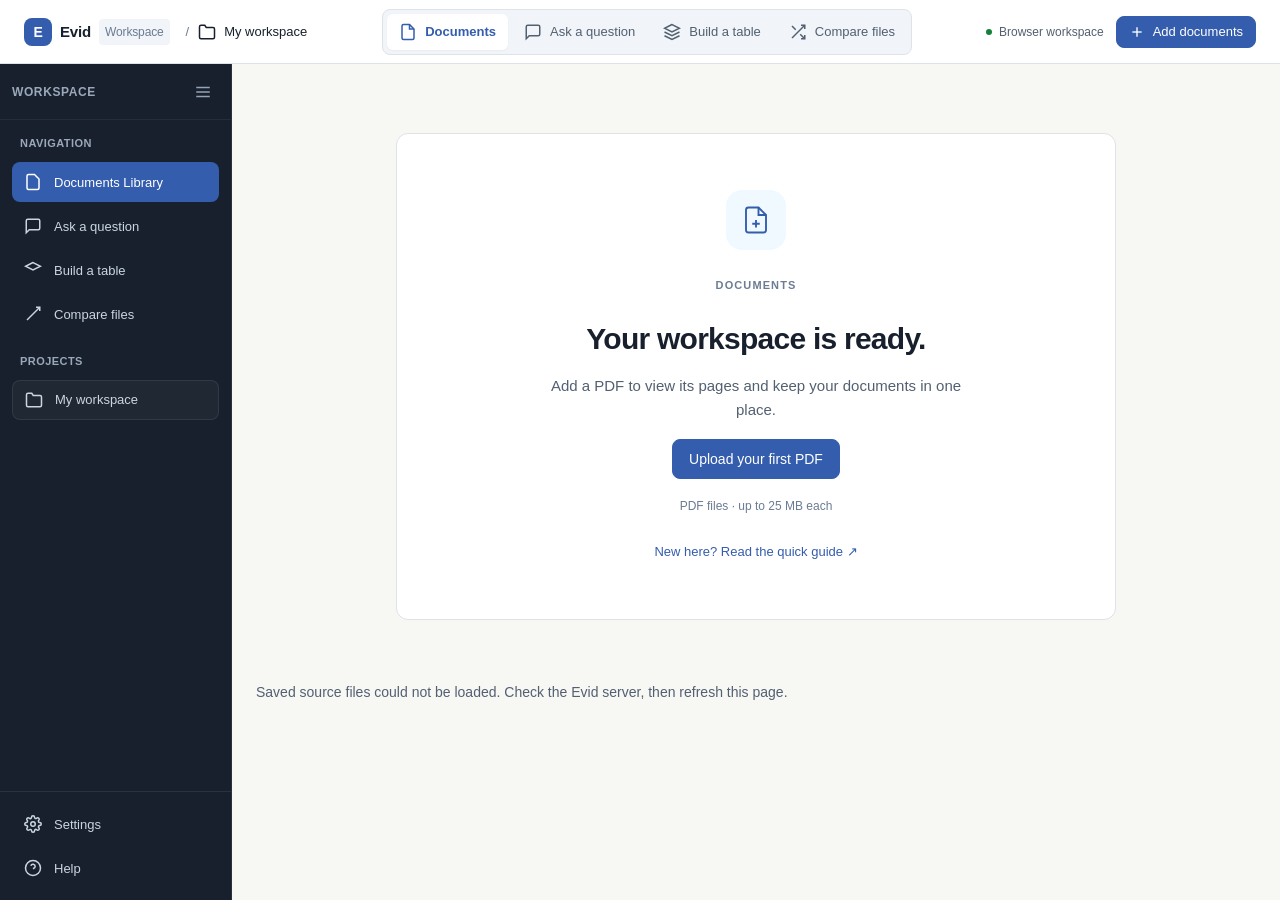
==== frontend/index.html @ d82808c4 "Prepare production-ready Evid release" ====
<!DOCTYPE html>
<html lang="en">
<head>
  <meta charset="UTF-8">
  <meta name="viewport" content="width=device-width, initial-scale=1.0">
  <script>
    // The upload API and source images require the local HTTP server.
    if (location.protocol === "file:") location.replace("http://localhost:8000/");
  </script>
  <title>Evid — Document workspace</title>
  <meta name="description" content="Your browser-scoped PDF document workspace.">

  <!-- Stylesheets -->
  <link rel="stylesheet" href="css/tokens.css">
  <link rel="stylesheet" href="css/base.css">
  <link rel="stylesheet" href="css/layout.css">
  <link rel="stylesheet" href="css/documents.css">
  <link rel="stylesheet" href="css/ask.css">
  <link rel="stylesheet" href="css/viewer.css">
  <link rel="stylesheet" href="css/extract.css">
  <link rel="stylesheet" href="css/compare.css">
  <link rel="stylesheet" href="css/modal.css">
  <link rel="stylesheet" href="css/onboarding.css">
  <link rel="stylesheet" href="css/workflows.css">
</head>
<body>
  <div class="app-root">

    <!-- ======================================================================
         TOP NAVIGATION BAR (64px)
         ====================================================================== -->
    <header class="topbar" role="banner">
      <div class="topbar-left">
        <button class="btn btn-subtle btn-icon mobile-menu-toggle" id="btnMobileMenu" aria-label="Open navigation" aria-controls="appSidebar" aria-expanded="false">
          <svg width="20" height="20" viewBox="0 0 24 24" fill="none" stroke="currentColor" stroke-width="2" aria-hidden="true"><path d="M4 6h16M4 12h16M4 18h16"/></svg>
        </button>
        <div class="brand-badge">
          <div class="brand-logo-icon" aria-hidden="true">E</div>
          <span>Evid</span>
          <span class="version-tag">Workspace</span>
        </div>

        <div class="topbar-breadcrumbs">
          <span class="breadcrumb-separator" aria-hidden="true">/</span>
          <div class="project-select-btn project-context" title="Current project">
            <svg width="18" height="18" viewBox="0 0 24 24" fill="none" stroke="currentColor" stroke-width="2" aria-hidden="true">
              <path d="M22 19a2 2 0 0 1-2 2H4a2 2 0 0 1-2-2V5a2 2 0 0 1 2-2h5l2 3h9a2 2 0 0 1 2 2z"></path>
            </svg>
            <span id="currentProjectName">My workspace</span>
          </div>
        </div>
      </div>

      <!-- Center Activity Tabs (Documents, Ask, Extract, Compare) -->
      <nav class="topbar-center" role="navigation" aria-label="Main activities">
        <div class="activity-nav" role="tablist" aria-label="Document activities">
          <button class="nav-tab active" data-tab="documents" id="tabDocuments" role="tab" aria-controls="viewDocuments" aria-selected="true">
            <svg width="18" height="18" viewBox="0 0 24 24" fill="none" stroke="currentColor" stroke-width="2" aria-hidden="true">
              <path d="M14 2H6a2 2 0 0 0-2 2v16a2 2 0 0 0 2 2h12a2 2 0 0 0 2-2V8z"></path>
              <polyline points="14 2 14 8 20 8"></polyline>
            </svg>
            <span>Documents</span>
            <span class="nav-tab-badge" id="topbarDocBadge" hidden>0</span>
          </button>

          <button class="nav-tab" data-tab="ask" id="tabAsk" role="tab" aria-controls="viewAsk" aria-selected="false" tabindex="-1">
            <svg width="18" height="18" viewBox="0 0 24 24" fill="none" stroke="currentColor" stroke-width="2" aria-hidden="true">
              <path d="M21 15a2 2 0 0 1-2 2H7l-4 4V5a2 2 0 0 1 2-2h14a2 2 0 0 1 2 2z"></path>
            </svg>
            <span>Ask a question</span>
          </button>

          <button class="nav-tab" data-tab="extract" id="tabExtract" role="tab" aria-controls="viewExtract" aria-selected="false" tabindex="-1">
            <svg width="18" height="18" viewBox="0 0 24 24" fill="none" stroke="currentColor" stroke-width="2" aria-hidden="true">
              <polygon points="12 2 2 7 12 12 22 7 12 2"></polygon>
              <polyline points="2 17 12 22 22 17"></polyline>
              <polyline points="2 12 12 17 22 12"></polyline>
            </svg>
            <span>Build a table</span>
          </button>

          <button class="nav-tab" data-tab="compare" id="tabCompare" role="tab" aria-controls="viewCompare" aria-selected="false" tabindex="-1">
            <svg width="18" height="18" viewBox="0 0 24 24" fill="none" stroke="currentColor" stroke-width="2" aria-hidden="true">
              <path d="M16 3h5v5"></path>
              <path d="M4 20L21 3"></path>
              <path d="M21 16v5h-5"></path>
              <path d="M15 15l6 6"></path>
              <path d="M4 4l5 5"></path>
            </svg>
            <span>Compare files</span>
          </button>
        </div>
      </nav>

      <!-- Right Top Actions -->
      <div class="topbar-right">
        <span class="local-workspace-label" title="This browser has its own anonymous workspace. Your other tabs share it."><span aria-hidden="true"></span>Browser workspace</span>
        <button class="btn btn-primary btn-sm" id="btnTopAddDocs" title="Upload new document">
          <svg width="16" height="16" viewBox="0 0 24 24" fill="none" stroke="currentColor" stroke-width="2" aria-hidden="true">
            <line x1="12" y1="5" x2="12" y2="19"></line>
            <line x1="5" y1="12" x2="19" y2="12"></line>
          </svg>
          <span>Add documents</span>
        </button>
      </div>
    </header>

    <!-- ======================================================================
         APP BODY (Collapsible Sidebar + Split-Screen Workspace)
         ====================================================================== -->
    <div class="app-body">

      <!-- Left Sidebar (232px default, 64px collapsed) -->
      <aside class="sidebar" id="appSidebar" role="complementary" aria-label="Sidebar navigation">
        <div>
          <div class="sidebar-header">
            <span class="sidebar-title">Workspace</span>
            <button class="btn btn-subtle btn-icon-sm" id="btnToggleSidebar" title="Toggle sidebar width" style="color: #94A3B8;" aria-label="Collapse sidebar" aria-controls="appSidebar" aria-expanded="true">
              <svg width="18" height="18" viewBox="0 0 24 24" fill="none" stroke="currentColor" stroke-width="2" aria-hidden="true">
                <line x1="3" y1="12" x2="21" y2="12"></line>
                <line x1="3" y1="6" x2="21" y2="6"></line>
                <line x1="3" y1="18" x2="21" y2="18"></line>
              </svg>
            </button>
          </div>

          <div class="sidebar-content">
            <div>
              <div class="sidebar-section-title">Navigation</div>
              <ul class="sidebar-nav-list">
                <li>
                  <button class="sidebar-item-btn" id="sidebarNavDocs">
                    <svg width="18" height="18" viewBox="0 0 24 24" fill="none" stroke="currentColor" stroke-width="2" aria-hidden="true">
                      <path d="M14 2H6a2 2 0 0 0-2 2v16a2 2 0 0 0 2 2h12a2 2 0 0 0 2-2V8z"></path>
                    </svg>
                    <span class="sidebar-item-text">Documents Library</span>
                  </button>
                </li>
                <li>
                  <button class="sidebar-item-btn" id="sidebarNavAsk">
                    <svg width="18" height="18" viewBox="0 0 24 24" fill="none" stroke="currentColor" stroke-width="2" aria-hidden="true">
                      <path d="M21 15a2 2 0 0 1-2 2H7l-4 4V5a2 2 0 0 1 2-2h14a2 2 0 0 1 2 2z"></path>
                    </svg>
                    <span class="sidebar-item-text">Ask a question</span>
                  </button>
                </li>
                <li>
                  <button class="sidebar-item-btn" id="sidebarNavExtract">
                    <svg width="18" height="18" viewBox="0 0 24 24" fill="none" stroke="currentColor" stroke-width="2" aria-hidden="true">
                      <polygon points="12 2 2 7 12 12 22 7 12 2"></polygon>
                    </svg>
                    <span class="sidebar-item-text">Build a table</span>
                  </button>
                </li>
                <li>
                  <button class="sidebar-item-btn" id="sidebarNavCompare">
                    <svg width="18" height="18" viewBox="0 0 24 24" fill="none" stroke="currentColor" stroke-width="2" aria-hidden="true">
                      <path d="M16 3h5v5"></path>
                      <path d="M4 20L21 3"></path>
                    </svg>
                    <span class="sidebar-item-text">Compare files</span>
                  </button>
                </li>
              </ul>
            </div>

            <div>
              <div class="sidebar-section-title">Projects</div>
              <ul class="sidebar-nav-list">
                <li>
                  <div class="sidebar-item-btn project-card">
                    <svg width="18" height="18" viewBox="0 0 24 24" fill="none" stroke="currentColor" stroke-width="2" aria-hidden="true">
                      <path d="M22 19a2 2 0 0 1-2 2H4a2 2 0 0 1-2-2V5a2 2 0 0 1 2-2h5l2 3h9a2 2 0 0 1 2 2z"></path>
                    </svg>
                    <span class="sidebar-item-text">My workspace</span>
                  </div>
                </li>
              </ul>
            </div>
          </div>
        </div>

        <div class="sidebar-footer">
          <button class="sidebar-item-btn" id="btnSidebarSettings">
            <svg width="18" height="18" viewBox="0 0 24 24" fill="none" stroke="currentColor" stroke-width="2" aria-hidden="true">
              <circle cx="12" cy="12" r="3"></circle>
              <path d="M19.4 15a1.65 1.65 0 0 0 .33 1.82l.06.06a2 2 0 0 1 0 2.83 2 2 0 0 1-2.83 0l-.06-.06a1.65 1.65 0 0 0-1.82-.33 1.65 1.65 0 0 0-1 1.51V21a2 2 0 0 1-2 2 2 2 0 0 1-2-2v-.09A1.65 1.65 0 0 0 9 19.4a1.65 1.65 0 0 0-1.82.33l-.06.06a2 2 0 0 1-2.83 0 2 2 0 0 1 0-2.83l.06-.06a1.65 1.65 0 0 0 .33-1.82 1.65 1.65 0 0 0-1.51-1H3a2 2 0 0 1-2-2 2 2 0 0 1 2-2h.09A1.65 1.65 0 0 0 4.6 9a1.65 1.65 0 0 0-.33-1.82l-.06-.06a2 2 0 0 1 0-2.83 2 2 0 0 1 2.83 0l.06.06a1.65 1.65 0 0 0 1.82.33H9a1.65 1.65 0 0 0 1-1.51V3a2 2 0 0 1 2-2 2 2 0 0 1 2 2v.09a1.65 1.65 0 0 0 1 1.51 1.65 1.65 0 0 0 1.82-.33l.06-.06a2 2 0 0 1 2.83 0 2 2 0 0 1 0 2.83l-.06.06a1.65 1.65 0 0 0-.33 1.82V9a1.65 1.65 0 0 0 1.51 1H21a2 2 0 0 1 2 2 2 2 0 0 1-2 2h-.09a1.65 1.65 0 0 0-1.51 1z"></path>
            </svg>
            <span class="sidebar-item-text">Settings</span>
          </button>
          <button class="sidebar-item-btn" id="btnSidebarHelp">
            <svg width="18" height="18" viewBox="0 0 24 24" fill="none" stroke="currentColor" stroke-width="2" aria-hidden="true">
              <circle cx="12" cy="12" r="10"></circle>
              <path d="M9.09 9a3 3 0 0 1 5.83 1c0 2-3 3-3 3"></path>
              <line x1="12" y1="17" x2="12.01" y2="17"></line>
            </svg>
            <span class="sidebar-item-text">Help</span>
          </button>
        </div>
      </aside>
      <button class="sidebar-backdrop" id="sidebarBackdrop" aria-label="Close navigation" tabindex="-1" hidden></button>

      <!-- Main Workspace Container (Split Area) -->
      <div class="workspace" id="workspaceContainer">

        <!-- Primary Task Area -->
        <main class="task-area" id="taskArea" role="main">

          <!-- ================================================================
               ACTIVITY 1: DOCUMENTS LIBRARY VIEW
               ================================================================ -->
          <section class="documents-view is-empty" id="viewDocuments" role="tabpanel" aria-labelledby="tabDocuments" style="display: flex;">
            <div class="workspace-welcome" id="docsEmptyState">
              <div class="welcome-icon" aria-hidden="true"><svg width="30" height="30" viewBox="0 0 24 24" fill="none" stroke="currentColor" stroke-width="1.5"><path d="M14 2H6a2 2 0 0 0-2 2v16a2 2 0 0 0 2 2h12a2 2 0 0 0 2-2V8z"/><path d="M14 2v6h6M12 12v6M9 15h6"/></svg></div>
              <span class="section-eyebrow">Documents</span>
              <h1>Your workspace is ready.</h1>
              <p>Add a PDF to view its pages and keep your documents in one place.</p>
              <button class="btn btn-primary" id="btnFirstUpload">Upload your first PDF</button>
              <span class="welcome-detail">PDF files · up to 25 MB each</span>
              <a class="welcome-guide" href="guide.html" target="_blank" rel="noopener">New here? Read the quick guide ↗</a>
            </div>
            <!-- Mission Banner -->
            <div class="mission-banner">
              <div>
                <span class="section-eyebrow">Document library</span>
                <h1>Documents</h1>
                <p>
                  Open a file to view its pages. Expand it to see the sections inside.
                </p>
                <span class="sample-context-note" id="librarySampleNote" hidden></span>
              </div>
              <div class="mission-actions">
                <button class="btn btn-primary btn-sm" id="btnBannerUpload">
                  Upload Documents
                </button>
              </div>
            </div>
            <div class="library-summary" aria-label="Library overview">
              <div class="library-summary-item"><span class="summary-label">PDF files</span><strong id="libraryFileCount">0</strong><span class="summary-detail">Original uploaded PDFs</span></div>
              <div class="library-summary-item"><span class="summary-label">Sections</span><strong id="librarySectionCount">0</strong><span class="summary-detail">Organized within your files</span></div>
              <div class="library-summary-item"><span class="summary-label">To review</span><strong id="libraryReviewCount">0</strong><span class="summary-detail">Confirm titles and page ranges</span></div>
            </div>

            <!-- Toolbar & Filter Controls -->
            <p id="libraryLoadStatus" role="status" hidden></p>
            <div class="documents-toolbar">
              <div class="toolbar-search-group">
                <div class="search-input-wrapper">
                  <svg class="search-icon" width="18" height="18" viewBox="0 0 24 24" fill="none" stroke="currentColor" stroke-width="2" aria-hidden="true">
                    <circle cx="11" cy="11" r="8"></circle>
                    <line x1="21" y1="21" x2="16.65" y2="16.65"></line>
                  </svg>
                  <input type="search" class="input-text search-input" id="docSearchInput" aria-label="Search documents" placeholder="Search documents…">
                </div>

                <div class="filter-group">
                  <select class="select-input" id="docTypeFilter" aria-label="Filter by document type">
                    <option value="all">All Document Types</option>
                    <option value="Document">Document</option>
                    <option value="Certificate">Certificate</option>
                    <option value="Technical Specification">Technical Specification</option>
                    <option value="Declaration">Declaration</option>
                    <option value="Audit Report">Audit Report</option>
                    <option value="Chain of Custody">Chain of Custody</option>
                    <option value="Correspondence">Correspondence</option>
                  </select>

                  <select class="select-input" id="docStatusFilter" aria-label="Filter by review status">
                    <option value="all">All Statuses</option>
                    <option value="confirmed">User-confirmed</option>
                    <option value="suggested">Suggested (AI)</option>
                    <option value="imported">Imported</option>
                  </select>

                  <button class="btn btn-subtle btn-sm" id="btnClearDocFilters" style="display: none;">
                    Clear filters
                  </button>
                </div>
              </div>

              <div id="docsCountLabel" style="font-size: 13px; color: var(--color-text-secondary);">
                0 documents
              </div>
            </div>

            <!-- Documents Data Table -->
            <p class="table-scroll-hint">Scroll horizontally to see all document details and actions.</p>
            <div class="table-container">
              <table class="doc-table" id="documentsTable" aria-label="Project documents">
                <thead>
                  <tr>
                    <th style="width: 380px;">Document / Sub-Document</th>
                    <th>Type</th>
                    <th>Pages</th>
                    <th>Status</th>
                    <th>Added</th>
                    <th style="width: 240px;">Actions</th>
                  </tr>
                </thead>
                <tbody id="docsTableBody">
                  <!-- Rendered dynamically by documents.js -->
                </tbody>
              </table>
            </div>
          </section>

          <!-- ================================================================
               ACTIVITY 2: ASK (GROUNDED Q&A) VIEW
               ================================================================ -->
          <section class="ask-view" id="viewAsk" role="tabpanel" aria-labelledby="tabAsk" style="display: none;">
            <div class="workspace-welcome workflow-welcome">
              <span class="section-eyebrow">Ask</span>
              <h1>Ask questions about your documents.</h1>
              <p>Find an answer and check the page it came from.</p>
              <div class="feature-availability"><span class="badge badge-neutral">In development</span><p>Question answering for uploaded PDFs is not connected yet.</p></div>
              <a class="btn btn-secondary" href="#documents" onclick="event.preventDefault(); state.setActiveTab('documents')">Go to documents</a>
              <a class="welcome-guide" href="guide.html#ask" target="_blank" rel="noopener">How this page works ↗</a>
            </div>
          </section>

          <!-- ================================================================
               ACTIVITY 3: EXTRACT FIELDS (STRUCTURED REVIEW) VIEW
               ================================================================ -->
          <section class="extract-view" id="viewExtract" role="tabpanel" aria-labelledby="tabExtract" style="display: none;">
            <div class="workspace-welcome workflow-welcome">
              <span class="section-eyebrow">Extract</span>
              <h1>Turn document details into a table.</h1>
              <p>Choose the details you need, such as a date or a reference number.</p>
              <div class="feature-availability"><span class="badge badge-neutral">In development</span><p>Extraction for uploaded PDFs is not connected yet.</p></div>
              <a class="btn btn-secondary" href="#documents" onclick="event.preventDefault(); state.setActiveTab('documents')">Go to documents</a>
              <a class="welcome-guide" href="guide.html#extract" target="_blank" rel="noopener">How this page works ↗</a>
            </div>
          </section>

          <!-- ================================================================
               ACTIVITY 4: COMPARE DOCUMENTS VIEW
               ================================================================ -->
          <section class="compare-view" id="viewCompare" role="tabpanel" aria-labelledby="tabCompare" style="display: none;">
            <div class="workspace-welcome workflow-welcome">
              <span class="section-eyebrow">Compare</span>
              <h1>Compare two documents.</h1>
              <p>See differences between two files and check the supporting pages.</p>
              <div class="feature-availability"><span class="badge badge-neutral">In development</span><p>Comparison for uploaded PDFs is not connected yet.</p></div>
              <a class="btn btn-secondary" href="#documents" onclick="event.preventDefault(); state.setActiveTab('documents')">Go to documents</a>
              <a class="welcome-guide" href="guide.html#compare" target="_blank" rel="noopener">How this page works ↗</a>
            </div>
          </section>

        </main>

        <!-- Resizable Vertical Divider Handle -->
        <div class="resize-divider" id="resizeDivider" title="Drag to resize evidence viewer" role="separator" aria-orientation="vertical"></div>

        <!-- ================================================================
             EVIDENCE VIEWER PANEL (Opens beside task area)
             ================================================================ -->
        <aside class="evidence-panel" id="evidencePanel" role="complementary" aria-label="Evidence viewer">
          <div class="evidence-viewer-container">
            <!-- Viewer Top Toolbar -->
            <div class="viewer-toolbar">
              <div class="viewer-toolbar-left">
                <span class="viewer-doc-title" id="viewerDocTitle">Document viewer</span>
                <div class="viewer-page-nav">
                  <button class="viewer-tool-btn" id="btnPrevPage" title="Previous page" aria-label="Previous page">&larr;</button>
                  <input type="text" class="page-jump-input" id="pageJumpInput" value="1" aria-label="Current page number">
                  <button class="viewer-tool-btn" id="btnNextPage" title="Next page" aria-label="Next page">&rarr;</button>
                </div>
                <span class="viewer-page-indicator" id="viewerPageIndicator">No document open</span>
              </div>

              <div class="viewer-toolbar-center">
                <button class="viewer-tool-btn" id="btnZoomOut" title="Zoom out" aria-label="Zoom out">-</button>
                <button class="viewer-tool-btn" id="btnZoomReset" title="Reset zoom / Fit to width">Fit</button>
                <button class="viewer-tool-btn" id="btnZoomIn" title="Zoom in" aria-label="Zoom in">+</button>
                <button class="viewer-tool-btn active" id="btnToggleHighlights" title="Toggle evidence highlight box">&#9679; Highlights</button>
                <button class="viewer-tool-btn active" id="btnToggleThumbnails" title="Toggle page thumbnails">&#9638; Thumbnails</button>
                <button class="viewer-tool-btn" id="btnToggleTextDrawer" title="View readable text transcript">Text</button>
                <button class="viewer-tool-btn" id="btnToggleFullscreen" title="Toggle full screen">⛶ Fullscreen</button>
              </div>

              <div class="viewer-toolbar-right">
                <button class="viewer-tool-btn" id="btnCloseEvidence" title="Close evidence viewer (Esc)" aria-label="Close evidence viewer">
                  &times; Close
                </button>
              </div>
            </div>

            <!-- Viewer Main Body -->
            <div class="viewer-main-body">
              <!-- Collapsible Filmstrip Thumbnails Panel -->
              <div class="viewer-thumbnails-panel" id="thumbnailsPanel" role="region" aria-label="Page thumbnails">
                <!-- Rendered dynamically by viewer.js -->
              </div>

              <!-- Viewport with Scalable Page Stage -->
              <div class="viewer-viewport" id="viewerViewport">
                <p id="viewerPageStatus" role="status" hidden></p>
                <div class="page-stage" id="pageStage">
                  <img alt="Document page image" class="page-image" id="pageImage">
                  <div class="box-overlay-layer" id="boxOverlayLayer">
                    <!-- Bounding box overlays placed dynamically -->
                  </div>
                </div>
              </div>

              <!-- Accessible Readable Source Text Drawer -->
              <div class="viewer-text-drawer" id="viewerTextDrawer" role="region" aria-label="Accessible source text">
                <div class="text-drawer-header">
                  <span>Accessible Source Excerpt (Native Text Layer)</span>
                  <button class="btn btn-subtle btn-sm" onclick="state.toggleTextDrawer()" style="color: #CBD5E1;" aria-label="Close text drawer">&times;</button>
                </div>
                <div class="text-drawer-content" id="textDrawerContent"></div>
              </div>
            </div>
          </div>
        </aside>

      </div>
    </div>

    <!-- ======================================================================
         MODAL 1: FILE UPLOADER MODAL
         ====================================================================== -->
    <div class="modal-overlay" id="uploadModalOverlay" role="dialog" aria-modal="true" aria-labelledby="uploadModalTitle">
      <div class="modal-dialog">
        <div class="modal-header">
          <h2 class="modal-title" id="uploadModalTitle">Upload PDF files</h2>
          <button class="btn btn-subtle btn-icon-sm" id="btnCloseUploadModal" aria-label="Close modal">&times;</button>
        </div>
        <div class="modal-body">
          <div class="dropzone" id="uploadDropzone" role="button" tabindex="0" aria-label="Browse PDF files to upload">
            <svg class="dropzone-icon" viewBox="0 0 24 24" fill="none" stroke="currentColor" stroke-width="2" aria-hidden="true">
              <path d="M21 15v4a2 2 0 0 1-2 2H5a2 2 0 0 1-2-2v-4"></path>
              <polyline points="17 8 12 3 7 8"></polyline>
              <line x1="12" y1="3" x2="12" y2="15"></line>
            </svg>
            <div class="dropzone-title">Drag &amp; drop PDF files here, or click to browse</div>
            <div class="dropzone-hint">Supports PDF (.pdf) &middot; Maximum 25 MB per file &middot; Multi-file batch allowed</div>
            <input type="file" id="uploadFileInput" multiple accept=".pdf" style="display: none;">
          </div>

          <div style="font-size: 12px; color: var(--color-text-muted);">
            <strong>Stored locally:</strong> Your files are saved on this computer.
          </div>

          <div class="upload-queue-list" id="uploadQueueList">
            <!-- Rendered dynamically by uploader.js -->
          </div>
        </div>
        <div class="modal-footer">
          <button class="btn btn-secondary" id="btnDoneUpload">Done</button>
        </div>
      </div>
    </div>

    <!-- ======================================================================
         MODAL 2: REVIEW DOCUMENT SECTIONS MODAL
         ====================================================================== -->
    <div class="modal-overlay" id="boundaryModalOverlay" role="dialog" aria-modal="true" aria-labelledby="boundarySubdocTitle">
      <div class="modal-dialog">
        <div class="modal-header">
          <h2 class="modal-title" id="boundarySubdocTitle">Review document sections</h2>
          <button class="btn btn-subtle btn-icon-sm" id="btnCancelBoundary" aria-label="Close modal">&times;</button>
        </div>
        <div class="modal-body">
          <p style="font-size: 13px; color: var(--color-text-secondary);">
            Adjust the logical boundaries and classification of this section. <strong>Changes do not alter the source PDF file.</strong>
          </p>

          <div style="display: flex; flex-direction: column; gap: 12px;">
            <div>
              <label style="font-size: 12px; font-weight: 600; color: var(--color-text-secondary);" for="boundaryEditTitle">Section Title</label>
              <input type="text" class="input-text" id="boundaryEditTitle" style="width: 100%;">
            </div>

            <div style="display: grid; grid-template-columns: 1fr 1fr 1fr; gap: 12px;">
              <div>
                <label style="font-size: 12px; font-weight: 600; color: var(--color-text-secondary);" for="boundaryEditType">Document Type</label>
                <select class="select-input" id="boundaryEditType" style="width: 100%;">
                  <option value="Document">Document</option>
                  <option value="Certificate">Certificate</option>
                  <option value="Technical Specification">Technical Specification</option>
                  <option value="Declaration">Declaration</option>
                  <option value="Audit Report">Audit Report</option>
                  <option value="Chain of Custody">Chain of Custody</option>
                  <option value="Correspondence">Correspondence</option>
                </select>
              </div>

              <div>
                <label style="font-size: 12px; font-weight: 600; color: var(--color-text-secondary);" for="boundaryEditStartPage">Start Page</label>
                <input type="number" class="input-text" id="boundaryEditStartPage" min="1" max="10" style="width: 100%;">
              </div>

              <div>
                <label style="font-size: 12px; font-weight: 600; color: var(--color-text-secondary);" for="boundaryEditEndPage">End Page</label>
                <input type="number" class="input-text" id="boundaryEditEndPage" min="1" max="10" style="width: 100%;">
              </div>
            </div>

            <div style="background: var(--color-bg-surface-alt); padding: 12px; border-radius: var(--radius-control); border: 1px solid var(--color-border-subtle);">
              <span style="font-size: 12px; font-weight: 600; color: var(--color-text-secondary);">Scoped Identifiers Detected:</span>
              <ul id="boundaryIdentifiersList" style="font-size: 12px; color: var(--color-text-muted); margin-top: 6px; padding-left: 18px;"></ul>
            </div>
          </div>
        </div>
        <div class="modal-footer">
          <button class="btn btn-subtle" id="btnResetBoundary">Reset to Suggested</button>
          <button class="btn btn-primary" id="btnSaveBoundary">Save &amp; Confirm Section</button>
        </div>
      </div>
    </div>

    <!-- ======================================================================
         MODAL 3: DETERMINISTIC CALCULATION BREAKDOWN MODAL
         ====================================================================== -->
    <div class="modal-overlay" id="calcModalOverlay" role="dialog" aria-modal="true" aria-labelledby="calcModalTitle">
      <div class="modal-dialog">
        <div class="modal-header">
          <h2 class="modal-title" id="calcModalTitle">Deterministic Unit Calculation</h2>
          <button class="btn btn-subtle btn-icon-sm" id="btnCloseCalcModal" aria-label="Close modal">&times;</button>
        </div>
        <div class="modal-body">
          <p style="font-size: 13px; color: var(--color-text-secondary);">
            Evid routes unit conversions and arithmetic to deterministic calculations without LLM rounding hallucinations.
          </p>

          <div class="calc-breakdown-card">
            <div class="calc-formula-display" id="calcModalFormula">
              No calculation selected
            </div>

            <div class="calc-step-row">
              <span style="color: var(--color-text-muted);">Nature of Value</span>
              <strong id="calcModalNature" style="color: var(--color-text-primary);">Physical Document Fact</strong>
            </div>

            <div class="calc-step-row">
              <span style="color: var(--color-text-muted);">Input Value</span>
              <strong id="calcModalInput">5.0 MPa</strong>
            </div>

            <div class="calc-step-row">
              <span style="color: var(--color-text-muted);">Output Value</span>
              <strong id="calcModalOutput" style="color: var(--color-success-text);">50.0 bar</strong>
            </div>

            <div class="calc-step-row">
              <span style="color: var(--color-text-muted);">Conversion Factor</span>
              <span id="calcModalFactor" style="font-family: monospace; font-size: 12px;">—</span>
            </div>
          </div>
        </div>
        <div class="modal-footer">
          <button class="btn btn-primary" onclick="state.closeCalculation()">Done</button>
        </div>
      </div>
    </div>

    <!-- ======================================================================
         MODAL 4: INLINE HUMAN CORRECTION MODAL
         ====================================================================== -->
    <div class="modal-overlay" id="correctionModalOverlay" role="dialog" aria-modal="true" aria-labelledby="correctionModalTitle">
      <div class="modal-dialog">
        <div class="modal-header">
          <h2 class="modal-title" id="correctionModalTitle">Human Review &amp; Value Correction</h2>
          <button class="btn btn-subtle btn-icon-sm" id="btnCancelCorrection" aria-label="Close modal">&times;</button>
        </div>
        <div class="modal-body">
          <p style="font-size: 13px; color: var(--color-text-secondary);">
            Target Field: <strong id="correctionTargetLabel" style="color: var(--color-text-primary);">Max Operating Pressure</strong>
          </p>

          <div style="background: var(--color-warning-bg); border: 1px solid var(--color-warning-border); padding: 10px 14px; border-radius: var(--radius-control); font-size: 13px; color: var(--color-warning-text);">
            Original Extracted Value: <strong id="correctionOriginalValue">50.0 bar</strong>
          </div>

          <div>
            <label style="font-size: 12px; font-weight: 600; color: var(--color-text-secondary);" for="correctionNewValueInput">Corrected / Verified Value</label>
            <input type="text" class="input-text" id="correctionNewValueInput" style="width: 100%;">
          </div>

          <div>
            <label style="font-size: 12px; font-weight: 600; color: var(--color-text-secondary);" for="correctionNoteInput">Reviewer Audit Note (Optional)</label>
            <input type="text" class="input-text" id="correctionNoteInput" placeholder="e.g., Verified against physical engineering drawing AD" style="width: 100%;">
          </div>
        </div>
        <div class="modal-footer">
          <button class="btn btn-subtle" onclick="state.closeCorrection()">Cancel</button>
          <button class="btn btn-primary" id="btnSaveCorrection">Save Human Correction</button>
        </div>
      </div>
    </div>

    <!-- ======================================================================
         MODAL 5: REPORT ISSUE MODAL
         ====================================================================== -->
    <div class="modal-overlay" id="reportModalOverlay" role="dialog" aria-modal="true" aria-labelledby="reportModalTitle">
      <div class="modal-dialog">
        <div class="modal-header">
          <h2 class="modal-title" id="reportModalTitle">Report Finding Issue</h2>
          <button class="btn btn-subtle btn-icon-sm" id="btnCloseReportModal" aria-label="Close modal">&times;</button>
        </div>
        <div class="modal-body">
          <p style="font-size: 13px; color: var(--color-text-secondary);">
            Record feedback for this browser session. Feedback is kept locally and is not sent to a support team.
          </p>

          <div>
            <label style="font-size: 12px; font-weight: 600; color: var(--color-text-secondary);" for="reportIssueReason">Issue Category</label>
            <select class="select-input" id="reportIssueReason" style="width: 100%;">
              <option value="Incorrect Citation Region">Incorrect Citation Region</option>
              <option value="Wrong Value Extracted">Wrong Value Extracted</option>
              <option value="Unwarranted Fact Association">Unwarranted Fact Association</option>
              <option value="Missing Scope Constraint">Missing Scope Constraint</option>
              <option value="Other">Other</option>
            </select>
          </div>

          <div>
            <label style="font-size: 12px; font-weight: 600; color: var(--color-text-secondary);" for="reportIssueNotes">Audit Notes</label>
            <textarea class="input-text" id="reportIssueNotes" placeholder="Describe the discrepancy..." style="width: 100%; height: 80px; padding: 8px;"></textarea>
          </div>
        </div>
        <div class="modal-footer">
          <button class="btn btn-subtle" id="btnCancelReportIssue">Cancel</button>
          <button class="btn btn-primary" id="btnSubmitReportIssue">Record feedback locally</button>
        </div>
      </div>
    </div>

    <!-- ======================================================================
         MODAL 6: SETTINGS MODAL
         ====================================================================== -->
    <div class="modal-overlay" id="settingsModalOverlay" role="dialog" aria-modal="true" aria-labelledby="settingsModalTitle">
      <div class="modal-dialog">
        <div class="modal-header">
          <h2 class="modal-title" id="settingsModalTitle">Workspace Settings</h2>
          <button class="btn btn-subtle btn-icon-sm" id="btnCloseSettingsModal" aria-label="Close modal">&times;</button>
        </div>
        <div class="modal-body">
          <div style="display: flex; flex-direction: column; gap: 12px;">
            <div style="background: var(--color-bg-surface-alt); padding: 12px; border-radius: var(--radius-control);">
              <strong>Workspace:</strong> Anonymous to this browser. Other browser profiles receive a separate workspace automatically.
            </div>
            <div style="font-size: 13px; color: var(--color-text-secondary);">
              <strong>Across your tabs:</strong> <span class="badge badge-neutral">Shared</span>
              <p style="margin-top: 4px; font-size: 12px; color: var(--color-text-muted);">
                Uploads and their results appear in other tabs of this browser. No sign-in is required.
              </p>
            </div>
            <div style="font-size: 13px; color: var(--color-text-secondary);">
              <strong>Evidence Rendering DPI:</strong> 300 DPI page images.
            </div>
          </div>
        </div>
        <div class="modal-footer">
          <button class="btn btn-subtle" id="btnClearWorkspace" title="Delete all PDFs and results from this browser workspace">Clear this workspace</button>
          <button class="btn btn-primary" onclick="state.closeSettings()">Close</button>
        </div>
      </div>
    </div>

    <!-- ======================================================================
         MODAL 7: HELP MODAL
         ====================================================================== -->
    <div class="modal-overlay" id="helpModalOverlay" role="dialog" aria-modal="true" aria-labelledby="helpModalTitle">
      <div class="modal-dialog">
        <div class="modal-header">
          <h2 class="modal-title" id="helpModalTitle">Evid Workspace Help</h2>
          <button class="btn btn-subtle btn-icon-sm" id="btnCloseHelpModal" aria-label="Close modal">&times;</button>
        </div>
        <div class="modal-body" style="font-size: 13px; line-height: 1.6; color: var(--color-text-secondary);">
          <p>Evid helps you keep PDF files together and inspect their original pages.</p>
          <ol class="help-steps">
            <li><strong>Add a PDF.</strong> Use Add documents in the header.</li>
            <li><strong>Open it.</strong> In Documents, choose Open to see the full file or expand a file to see its sections.</li>
            <li><strong>Read its pages.</strong> Use page arrows, thumbnails, zoom, or Text in the document viewer.</li>
          </ol>
          <p><strong>Available now:</strong> PDF uploads, document browsing, page viewing, and native text when present.</p>
          <p style="margin-top:12px"><strong>Analysis:</strong> Ask and Extract use NVIDIA cloud analysis after you enable it. Compare finds native-text changes between two PDFs. Always check model answers against their source pages.</p>
          <p style="margin-top:16px"><a href="guide.html" target="_blank" rel="noopener">Open the full navigation guide ↗</a></p>
        </div>
        <div class="modal-footer">
          <button class="btn btn-primary" onclick="state.closeHelp()">Done</button>
        </div>
      </div>
    </div>

  </div>

  <!-- Scripts -->
  <script src="js/state.js"></script>
  <script src="js/viewer.js"></script>
  <script src="js/documents.js"></script>
  <script src="js/ask.js"></script>
  <script src="js/extract.js"></script>
  <script src="js/compare.js"></script>
  <script src="js/uploader.js"></script>
  <script src="js/workflows.js"></script>
  <script src="js/app.js"></script>
</body>
</html>
---- frontend/css/tokens.css ----
/* ==========================================================================
   EVID DESIGN SYSTEM TOKENS
   Restrained, enterprise-grade, accessible visual tokens
   ========================================================================== */

:root {
  /* Core Color Palette - Restrained Enterprise Neutral & Blue */
  --color-bg-app: #F7F7F4;
  --color-bg-surface: #FFFFFF;
  --color-bg-surface-alt: #F1F4F8;
  --color-bg-surface-hover: #F8F9FA;
  --color-bg-sidebar: #17202C;
  --color-bg-sidebar-alt: #1E293B;
  --color-bg-sidebar-hover: #263344;
  --color-bg-sidebar-active: #345DAD;

  /* Borders & Dividers */
  --color-border-subtle: #DEE3E8;
  --color-border-medium: #DEE3E8;
  --color-border-strong: #BDC6D1;
  --color-border-focus: #345DAD;

  /* Typography Colors */
  --color-text-primary: #17202C;
  --color-text-secondary: #526071;
  --color-text-muted: #6B7C93;
  --color-text-inverse: #FFFFFF;
  --color-text-inverse-muted: #9BA8BA;
  --color-text-link: #345DAD;

  /* Primary Brand Action */
  --color-primary: #345DAD;
  --color-primary-hover: #294C91;
  --color-primary-light: #EAF0FA;
  --color-primary-border: #BCD0EE;

  /* Semantic Status Colors */
  --color-success: #15803D;
  --color-success-bg: #F0FDF4;
  --color-success-border: #BBF7D0;
  --color-success-text: #166534;

  --color-warning: #B45309;
  --color-warning-bg: #FFFBEB;
  --color-warning-border: #FDE68A;
  --color-warning-text: #92400E;

  --color-error: #B91C1C;
  --color-error-bg: #FEF2F2;
  --color-error-border: #FECACA;
  --color-error-text: #991B1B;

  --color-info: #0369A1;
  --color-info-bg: #F0F9FF;
  --color-info-border: #BAE6FD;
  --color-info-text: #075985;

  /* Evidence Bounding Box Highlight */
  --color-evidence-box: #345DAD;
  --color-evidence-box-bg: rgba(52, 93, 173, 0.18);
  --color-evidence-box-glow: rgba(52, 93, 173, 0.35);

  /* Typography Scale */
  --font-family-sans: "Inter", -apple-system, BlinkMacSystemFont, "Segoe UI", Roboto, "Helvetica Neue", Arial, sans-serif;
  --font-family-mono: ui-monospace, SFMono-Regular, Menlo, Monaco, Consolas, "Liberation Mono", monospace;

  --font-size-xs: 12px;
  --font-size-sm: 13px;
  --font-size-base: 14px;
  --font-size-md: 15px;
  --font-size-lg: 16px;
  --font-size-xl: 18px;
  --font-size-2xl: 24px;

  --line-height-title: 32px;
  --line-height-heading: 24px;
  --line-height-body: 22px;
  --line-height-normal: 1.5;
  --line-height-relaxed: 1.7;
  --line-height-metadata: 18px;

  --font-weight-regular: 400;
  --font-weight-medium: 500;
  --font-weight-semibold: 600;
  --font-weight-bold: 700;

  /* Spacing Scale (4, 8, 12, 16, 24, 32px) */
  --space-1: 4px;
  --space-2: 8px;
  --space-3: 12px;
  --space-4: 16px;
  --space-5: 20px;
  --space-6: 24px;
  --space-8: 32px;
  --space-10: 40px;

  /* Corners */
  --radius-sm: 4px;
  --radius-md: 6px;
  --radius-control: 8px;
  --radius-lg: 8px;
  --radius-surface: 12px;
  --radius-xl: 12px;
  --radius-pill: 9999px;

  /* Control Heights */
  --control-height-sm: 32px;
  --control-height-md: 40px;
  --control-height-lg: 48px;

  /* Shadows (Subtle, professional) */
  --shadow-sm: 0 1px 2px 0 rgba(0, 0, 0, 0.04);
  --shadow-md: 0 3px 6px -1px rgba(0, 0, 0, 0.06), 0 1px 3px -1px rgba(0, 0, 0, 0.03);
  --shadow-lg: 0 8px 16px -2px rgba(0, 0, 0, 0.06), 0 3px 6px -2px rgba(0, 0, 0, 0.03);
  --shadow-modal: 0 16px 28px -4px rgba(0, 0, 0, 0.1), 0 6px 12px -3px rgba(0, 0, 0, 0.04);

  /* Layout Dimensions */
  --topbar-height: 64px;
  --sidebar-width: 232px;
  --sidebar-collapsed-width: 64px;
  --content-padding: 24px;
  --content-padding-mobile: 16px;

  /* Transitions */
  --transition-fast: 120ms ease;
  --transition-normal: 180ms ease;
  --transition-slow: 240ms ease;
}
---- frontend/css/base.css ----
/* ==========================================================================
   EVID BASE STYLES & ACCESSIBILITY RESETS
   ========================================================================== */

*, *::before, *::after {
  box-sizing: border-box;
  margin: 0;
  padding: 0;
}

html, body {
  height: 100%;
  width: 100%;
  font-family: var(--font-family-sans);
  font-size: var(--font-size-base);
  line-height: var(--line-height-body);
  color: var(--color-text-primary);
  background-color: var(--color-bg-app);
  font-variant-numeric: tabular-nums;
  -webkit-font-smoothing: antialiased;
  -moz-osx-font-smoothing: grayscale;
}

/* Accessible Focus Indicators (WCAG 2.2 AA) */
:focus-visible {
  outline: 2px solid var(--color-border-focus);
  outline-offset: 2px;
}

button:focus:not(:focus-visible),
a:focus:not(:focus-visible),
input:focus:not(:focus-visible),
select:focus:not(:focus-visible),
textarea:focus:not(:focus-visible) {
  outline: none;
}

/* Typography Hierarchy */
h1, h2, h3, h4, h5, h6 {
  color: var(--color-text-primary);
  font-weight: var(--font-weight-semibold);
}

h1 {
  font-size: 24px;
  line-height: 32px;
  font-weight: 600;
}

h2 {
  font-size: 20px;
  line-height: 28px;
  font-weight: 600;
}

h3 {
  font-size: 16px;
  line-height: 24px;
  font-weight: 600;
}

h4 {
  font-size: 14px;
  line-height: 22px;
  font-weight: 600;
}

p {
  color: var(--color-text-secondary);
  font-size: 14px;
  line-height: 22px;
  max-width: 80ch;
}

.text-metadata {
  font-size: 12px;
  line-height: 18px;
  color: var(--color-text-muted);
}

a {
  color: var(--color-text-link);
  text-decoration: none;
}

a:hover {
  text-decoration: underline;
}

/* Button Component Styles - 40px Default Height, 8px Radius */
.btn {
  display: inline-flex;
  align-items: center;
  justify-content: center;
  gap: var(--space-2);
  height: var(--control-height-md);
  min-height: 40px;
  padding: 0 var(--space-4);
  font-size: var(--font-size-base);
  font-weight: var(--font-weight-medium);
  font-family: inherit;
  border-radius: var(--radius-control);
  border: 1px solid transparent;
  cursor: pointer;
  white-space: nowrap;
  user-select: none;
  transition: background-color var(--transition-fast), border-color var(--transition-fast), color var(--transition-fast);
}

.btn-primary {
  background-color: var(--color-primary);
  color: var(--color-text-inverse);
  border-color: var(--color-primary);
}

.btn-primary:hover:not(:disabled) {
  background-color: var(--color-primary-hover);
  border-color: var(--color-primary-hover);
}

.btn-secondary {
  background-color: var(--color-bg-surface);
  color: var(--color-text-primary);
  border-color: var(--color-border-medium);
}

.btn-secondary:hover:not(:disabled) {
  background-color: var(--color-bg-surface-alt);
  border-color: var(--color-border-strong);
}

.btn-subtle {
  background-color: transparent;
  color: var(--color-text-secondary);
  border-color: transparent;
}

.btn-subtle:hover:not(:disabled) {
  background-color: var(--color-primary-light);
  color: var(--color-primary);
}

.btn-sm {
  height: var(--control-height-sm);
  min-height: 32px;
  padding: 0 var(--space-3);
  font-size: var(--font-size-sm);
}

.btn-icon {
  width: 40px;
  height: 40px;
  min-width: 40px;
  min-height: 40px;
  padding: 0;
}

.btn-icon-sm {
  width: 32px;
  height: 32px;
  min-width: 32px;
  min-height: 32px;
  padding: 0;
}

.btn:disabled {
  opacity: 0.45;
  cursor: not-allowed;
  pointer-events: none;
}

/* Badge & Tag Primitives */
.badge {
  display: inline-flex;
  align-items: center;
  gap: var(--space-1);
  padding: 2px 8px;
  border-radius: var(--radius-pill);
  font-size: var(--font-size-xs);
  line-height: var(--line-height-metadata);
  font-weight: var(--font-weight-medium);
  white-space: nowrap;
}

.badge-success {
  background-color: var(--color-success-bg);
  color: var(--color-success-text);
  border: 1px solid var(--color-success-border);
}

.badge-warning {
  background-color: var(--color-warning-bg);
  color: var(--color-warning-text);
  border: 1px solid var(--color-warning-border);
}

.badge-error {
  background-color: var(--color-error-bg);
  color: var(--color-error-text);
  border: 1px solid var(--color-error-border);
}

.badge-info {
  background-color: var(--color-info-bg);
  color: var(--color-info-text);
  border: 1px solid var(--color-info-border);
}

.badge-neutral {
  background-color: var(--color-bg-surface-alt);
  color: var(--color-text-secondary);
  border: 1px solid var(--color-border-subtle);
}

/* Form Controls - 40px Height, 8px Radius */
.input-text, .select-input {
  height: var(--control-height-md);
  min-height: 40px;
  padding: 0 var(--space-3);
  font-family: inherit;
  font-size: var(--font-size-base);
  color: var(--color-text-primary);
  background-color: var(--color-bg-surface);
  border: 1px solid var(--color-border-medium);
  border-radius: var(--radius-control);
  transition: border-color var(--transition-fast), box-shadow var(--transition-fast);
}

.input-text:focus, .select-input:focus {
  border-color: var(--color-primary);
  box-shadow: 0 0 0 3px rgba(52, 93, 173, 0.15);
}

.input-text:disabled, .select-input:disabled {
  background-color: var(--color-bg-surface-alt);
  color: var(--color-text-muted);
  cursor: not-allowed;
}

/* Card / Surface - 12px Radius */
.card-surface {
  background-color: var(--color-bg-surface);
  border: 1px solid var(--color-border-subtle);
  border-radius: var(--radius-surface);
  box-shadow: var(--shadow-sm);
}

/* Screen reader only utility */
.sr-only {
  position: absolute;
  width: 1px;
  height: 1px;
  padding: 0;
  margin: -1px;
  overflow: hidden;
  clip: rect(0, 0, 0, 0);
  white-space: nowrap;
  border: 0;
}

/* Respect Reduced Motion */
@media (prefers-reduced-motion: reduce) {
  *, *::before, *::after {
    animation-duration: 0.01ms !important;
    animation-iteration-count: 1 !important;
    transition-duration: 0.01ms !important;
    scroll-behavior: auto !important;
  }
}
---- frontend/css/layout.css ----
/* ==========================================================================
   EVID APP LAYOUT & SHELL
   Header 64px, Collapsible Sidebar 232px/64px, Split-Screen Workspace
   44% Viewer default, min 360px viewer, min 480px main area
   ========================================================================== */

.app-root {
  display: flex;
  flex-direction: column;
  height: 100dvh;
  width: 100vw;
  overflow: hidden;
  background-color: var(--color-bg-app);
}

/* --------------------------------------------------------------------------
   Top Navigation Bar (64px)
   -------------------------------------------------------------------------- */
.topbar {
  display: flex;
  align-items: center;
  justify-content: space-between;
  height: var(--topbar-height);
  min-height: var(--topbar-height);
  padding: 0 var(--space-6);
  background-color: var(--color-bg-surface);
  border-bottom: 1px solid var(--color-border-subtle);
  z-index: 40;
}

.topbar-left {
  display: flex;
  align-items: center;
  gap: var(--space-4);
  min-width: 0;
}

.brand-badge {
  display: flex;
  align-items: center;
  gap: var(--space-2);
  font-weight: var(--font-weight-bold);
  font-size: var(--font-size-md);
  color: var(--color-text-primary);
  letter-spacing: -0.01em;
}

.brand-logo-icon {
  width: 28px;
  height: 28px;
  background-color: var(--color-primary);
  color: white;
  border-radius: var(--radius-control);
  display: flex;
  align-items: center;
  justify-content: center;
  font-weight: var(--font-weight-bold);
  font-size: 14px;
}

.version-tag {
  font-size: var(--font-size-xs);
  color: var(--color-text-muted);
  font-weight: var(--font-weight-regular);
  padding: 2px 6px;
  background: var(--color-bg-surface-alt);
  border-radius: var(--radius-sm);
}

.topbar-breadcrumbs {
  display: flex;
  align-items: center;
  gap: var(--space-2);
  font-size: var(--font-size-sm);
  color: var(--color-text-secondary);
}

.breadcrumb-separator {
  color: var(--color-text-muted);
}

.project-select-btn {
  display: flex;
  align-items: center;
  gap: var(--space-2);
  height: var(--control-height-md);
  padding: 0 var(--space-3);
  border-radius: var(--radius-control);
  border: 1px solid var(--color-border-subtle);
  background: var(--color-bg-surface);
  color: var(--color-text-primary);
  font-weight: var(--font-weight-medium);
  font-size: var(--font-size-sm);
  cursor: pointer;
  transition: background-color var(--transition-fast), border-color var(--transition-fast);
}

.project-select-btn:hover {
  background: var(--color-bg-surface-alt);
  border-color: var(--color-border-strong);
}

.project-context { cursor: default; border-color: transparent; padding: 0; min-width: 0; }
.project-context:hover { background: transparent; border-color: transparent; }
#currentProjectName { overflow: hidden; text-overflow: ellipsis; white-space: nowrap; max-width: 230px; }
.mobile-menu-toggle { display: none; }
.local-workspace-label { display: inline-flex; align-items: center; gap: 7px; color: var(--color-text-secondary); font-size: 12px; white-space: nowrap; }
.local-workspace-label > span { width: 6px; height: 6px; background: var(--color-success); border-radius: 50%; }
.sidebar-backdrop { display: none; }
.sidebar-item-btn.project-card { cursor: default; background: rgba(255,255,255,.04); border: 1px solid rgba(255,255,255,.08); }
.sidebar-item-btn svg { flex-shrink: 0; }
.sidebar.collapsed .sidebar-item-btn { justify-content: center; padding: 0; }
.sidebar.collapsed .sidebar-header { justify-content: center; }
.section-eyebrow { display: block; margin-bottom: var(--space-2); color: var(--color-text-muted); font-size: 11px; font-weight: 600; letter-spacing: .1em; text-transform: uppercase; }
.activity-heading h1 { margin-bottom: var(--space-2); letter-spacing: -.025em; }
.sample-context-note { display: block; margin-top: var(--space-3); color: var(--color-text-muted); font-size: 12px; }
.sample-context-note[hidden] { display: none; }

/* Center Activity Tabs */
.topbar-center {
  display: flex;
  align-items: center;
}

.activity-nav {
  display: flex;
  align-items: center;
  gap: var(--space-1);
  background: var(--color-bg-surface-alt);
  padding: 4px;
  border-radius: var(--radius-control);
  border: 1px solid var(--color-border-subtle);
}

.nav-tab {
  display: flex;
  align-items: center;
  gap: var(--space-2);
  height: 36px;
  padding: 0 var(--space-3);
  border-radius: var(--radius-md);
  font-size: var(--font-size-sm);
  font-weight: var(--font-weight-medium);
  color: var(--color-text-secondary);
  border: none;
  background: transparent;
  cursor: pointer;
  transition: all var(--transition-fast);
}

.nav-tab:hover {
  color: var(--color-text-primary);
  background: rgba(0, 0, 0, 0.03);
}

.nav-tab.active {
  background: var(--color-bg-surface);
  color: var(--color-primary);
  font-weight: var(--font-weight-semibold);
  box-shadow: var(--shadow-sm);
}

.nav-tab-badge {
  font-size: 11px;
  padding: 1px 6px;
  background: var(--color-bg-surface-alt);
  border-radius: var(--radius-pill);
  color: var(--color-text-muted);
}

.nav-tab.active .nav-tab-badge {
  background: var(--color-primary-light);
  color: var(--color-primary);
}

.topbar-right {
  display: flex;
  align-items: center;
  gap: var(--space-3);
}

/* --------------------------------------------------------------------------
   App Body (Sidebar + Content Workspace)
   -------------------------------------------------------------------------- */
.app-body {
  display: flex;
  flex: 1;
  overflow: hidden;
  position: relative;
}

/* --------------------------------------------------------------------------
   Collapsible Left Sidebar (232px default, 64px collapsed)
   -------------------------------------------------------------------------- */
.sidebar {
  width: var(--sidebar-width);
  min-width: var(--sidebar-width);
  height: 100%;
  background-color: var(--color-bg-sidebar);
  color: var(--color-text-inverse);
  display: flex;
  flex-direction: column;
  justify-content: space-between;
  border-right: 1px solid rgba(255, 255, 255, 0.08);
  transition: width var(--transition-normal), min-width var(--transition-normal);
  z-index: 30;
  overflow-y: auto;
}

.sidebar.collapsed {
  width: var(--sidebar-collapsed-width);
  min-width: var(--sidebar-collapsed-width);
}

.sidebar-header {
  height: 56px;
  padding: 0 var(--space-3);
  display: flex;
  align-items: center;
  justify-content: space-between;
  border-bottom: 1px solid rgba(255, 255, 255, 0.06);
}

.sidebar-title {
  font-size: var(--font-size-xs);
  text-transform: uppercase;
  letter-spacing: 0.05em;
  color: var(--color-text-inverse-muted);
  font-weight: var(--font-weight-semibold);
}

.sidebar.collapsed .sidebar-title {
  display: none;
}

.sidebar-content {
  flex: 1;
  padding: var(--space-3);
  overflow-y: auto;
  display: flex;
  flex-direction: column;
  gap: var(--space-4);
}

.sidebar-section-title {
  font-size: 11px;
  font-weight: var(--font-weight-semibold);
  text-transform: uppercase;
  color: var(--color-text-inverse-muted);
  letter-spacing: 0.04em;
  margin-bottom: var(--space-2);
  padding: 0 var(--space-2);
}

.sidebar.collapsed .sidebar-section-title {
  display: none;
}

.sidebar-nav-list {
  list-style: none;
  display: flex;
  flex-direction: column;
  gap: var(--space-1);
}

.sidebar-item-btn {
  width: 100%;
  height: 40px;
  min-height: 40px;
  display: flex;
  align-items: center;
  gap: var(--space-3);
  padding: 0 var(--space-3);
  background: transparent;
  border: none;
  border-radius: var(--radius-control);
  color: #CBD5E1;
  font-size: var(--font-size-sm);
  font-weight: var(--font-weight-medium);
  cursor: pointer;
  text-align: left;
  transition: background var(--transition-fast), color var(--transition-fast);
}

.sidebar-item-btn:hover {
  background: var(--color-bg-sidebar-hover);
  color: #FFFFFF;
}

.sidebar-item-btn.active {
  background: var(--color-bg-sidebar-active);
  color: #FFFFFF;
}

.sidebar-item-text {
  flex: 1;
  overflow: hidden;
  text-overflow: ellipsis;
  white-space: nowrap;
}

.sidebar.collapsed .sidebar-item-text {
  display: none;
}

.sidebar-footer {
  padding: var(--space-3);
  border-top: 1px solid rgba(255, 255, 255, 0.08);
  display: flex;
  flex-direction: column;
  gap: var(--space-1);
}

/* --------------------------------------------------------------------------
   Workspace Container & Dynamic Split-Screen Area
   -------------------------------------------------------------------------- */
.workspace {
  flex: 1;
  min-width: 0;
  display: flex;
  height: 100%;
  overflow: hidden;
  position: relative;
  background-color: var(--color-bg-app);
}

/* Primary Task Area */
.task-area {
  flex: 1;
  height: 100%;
  overflow-y: auto;
  display: flex;
  flex-direction: column;
  min-width: 0;
  container-type: inline-size;
  container-name: task;
  padding: var(--content-padding);
  background-color: var(--color-bg-app);
  transition: width var(--transition-normal);
}

/* Resizable Vertical Divider Handle */
.resize-divider {
  width: 8px;
  height: 100%;
  background-color: transparent;
  cursor: col-resize;
  position: relative;
  z-index: 25;
  display: none;
  flex-shrink: 0;
  transition: background-color var(--transition-fast);
}

.resize-divider:hover,
.resize-divider.active {
  background-color: var(--color-primary-border);
}

.resize-divider::after {
  content: "";
  position: absolute;
  top: 50%;
  left: 3px;
  transform: translateY(-50%);
  width: 2px;
  height: 36px;
  background-color: var(--color-border-strong);
  border-radius: 1px;
}

/* Evidence Viewer Panel - 44% width at wide screens, min 360px */
.evidence-panel {
  width: 44%;
  min-width: 360px;
  max-width: 65%;
  height: 100%;
  background-color: var(--color-bg-surface);
  border-left: 1px solid var(--color-border-subtle);
  display: none;
  flex-direction: column;
  z-index: 20;
  box-shadow: var(--shadow-lg);
  animation: slideInRight var(--transition-normal);
}

.evidence-panel.open {
  display: flex;
}

.workspace.evidence-open .resize-divider {
  display: block;
}

@keyframes slideInRight {
  from {
    transform: translateX(24px);
    opacity: 0.8;
  }
  to {
    transform: translateX(0);
    opacity: 1;
  }
}

/* Table container scroll helper */
.table-scroll-container {
  overflow-x: auto;
  -webkit-overflow-scrolling: touch;
  border-radius: var(--radius-surface);
  border: 1px solid var(--color-border-subtle);
  background: var(--color-bg-surface);
}

/* Responsive Tablet and Mobile Handling */
@media (max-width: 1240px) {
  .topbar { gap: 16px; padding-inline: 16px; }
  .version-tag, .local-workspace-label { display: none; }
  #currentProjectName { max-width: 190px; }
}
@media (max-width: 1100px) {
  .topbar-breadcrumbs { display: none; }
}
@media (max-width: 1024px) {
  .evidence-panel {
    width: 48%;
    min-width: 340px;
  }
  .task-area {
    min-width: 0;
    padding: var(--space-4);
  }
}

/* On narrower workspaces the viewer overlays the task instead of squeezing it. */
@media (min-width: 769px) and (max-width: 1200px) {
  .evidence-panel {
    position: absolute;
    right: 0;
    top: 0;
    width: min(620px, 100%) !important;
    max-width: 100% !important;
    min-width: min(360px, 100%);
    box-shadow: -12px 0 32px rgba(23,32,44,.16);
  }
  .workspace.evidence-open .resize-divider { display: none; }
}

@media (max-width: 768px) {
  :root { --topbar-height: 112px; }
  .topbar {
    display: grid;
    grid-template-columns: minmax(0, 1fr) auto;
    grid-template-rows: 56px 48px;
    gap: 0 8px;
    padding: 0 12px 8px;
  }
  .topbar-left { gap: 8px; }
  .topbar-right { grid-column: 2; grid-row: 1; }
  .topbar-center { grid-column: 1 / -1; grid-row: 2; min-width: 0; }
  .activity-nav { width: 100%; padding: 3px; gap: 2px; }
  .nav-tab { flex: 1; min-width: 0; justify-content: center; gap: 5px; padding: 0 6px; font-size: 12px; }
  .nav-tab svg { width: 16px; flex-shrink: 0; }
  .nav-tab-badge { display: none; }
  .mobile-menu-toggle { display: inline-flex; }
  .brand-logo-icon { width: 24px; height: 24px; font-size: 12px; }
  .sidebar-backdrop:not([hidden]) { display: block; position: absolute; inset: 0; background: rgba(23,32,44,.35); border: 0; z-index: 45; }
  .topbar-breadcrumbs {
    display: none;
  }
  .sidebar {
    position: fixed;
    top: var(--topbar-height);
    left: 0;
    bottom: 0;
    height: calc(100dvh - var(--topbar-height));
    visibility: hidden;
    transform: translateX(-100%);
    transition: transform var(--transition-normal);
    z-index: 50;
    box-shadow: var(--shadow-modal);
  }
  .sidebar.mobile-open {
    transform: translateX(0);
    visibility: visible;
  }
  .task-area {
    min-width: 0;
    padding: var(--content-padding-mobile);
  }
  .evidence-panel {
    position: fixed;
    top: 0;
    left: 0;
    width: 100vw !important;
    max-width: 100vw !important;
    min-width: 100vw !important;
    height: 100dvh;
    z-index: 100;
  }
  .resize-divider {
    display: none !important;
  }
}
---- frontend/css/documents.css ----
/* ==========================================================================
   EVID DOCUMENTS LIBRARY STYLES
   Data Table, 8-Subdocument Hierarchy, Section Review Modal
   ========================================================================== */

.documents-view {
  display: flex;
  flex-direction: column;
  gap: var(--space-4);
  max-width: 1400px;
  width: 100%;
  margin: 0 auto;
}

/* Header & Mission Banner */
.documents-header {
  display: flex;
  flex-direction: column;
  gap: var(--space-2);
}

.mission-banner {
  background: var(--color-bg-surface);
  border: 1px solid var(--color-border-subtle);
  border-radius: var(--radius-surface);
  padding: var(--space-8);
  display: flex;
  align-items: center;
  justify-content: space-between;
  gap: var(--space-4);
  box-shadow: var(--shadow-sm);
}

.mission-banner h2 {
  font-size: 16px;
  line-height: 24px;
  font-weight: 600;
  color: var(--color-text-primary);
  margin-bottom: 2px;
}

.mission-banner p {
  font-size: 13px;
  line-height: 20px;
  color: var(--color-text-secondary);
}

.mission-banner h1 { font-size: 30px; line-height: 1.2; letter-spacing: -.035em; margin-bottom: 10px; }
.mission-banner .section-eyebrow { color: var(--color-primary); }
.library-summary { display: grid; grid-template-columns: repeat(3, minmax(0, 1fr)); background: var(--color-bg-surface); border: 1px solid var(--color-border-subtle); border-radius: var(--radius-surface); padding: 20px 0; }
.library-summary-item { display: flex; flex-direction: column; gap: 6px; padding: 0 24px; border-right: 1px solid var(--color-border-subtle); }
.library-summary-item:last-child { border-right: 0; }
.summary-label { font-size: 12px; color: var(--color-text-secondary); }
.library-summary-item strong { font-size: 26px; line-height: 32px; font-weight: 600; letter-spacing: -.03em; }
.summary-detail { font-size: 12px; color: var(--color-text-muted); }

.mission-actions {
  display: flex;
  align-items: center;
  gap: var(--space-3);
  flex-shrink: 0;
}

/* Control Bar (Search, Filters, Batch Actions) */
.documents-toolbar {
  display: flex;
  align-items: center;
  justify-content: space-between;
  gap: var(--space-3);
  flex-wrap: wrap;
  background: var(--color-bg-surface);
  padding: var(--space-3) var(--space-4);
  border-radius: var(--radius-surface);
  border: 1px solid var(--color-border-subtle);
  box-shadow: var(--shadow-sm);
}

.toolbar-search-group {
  display: flex;
  align-items: center;
  gap: var(--space-3);
  flex: 1;
  min-width: 280px;
  flex-wrap: wrap;
}

.search-input-wrapper {
  position: relative;
  flex: 1;
  max-width: 360px;
  min-width: 200px;
}

.search-icon {
  position: absolute;
  left: 12px;
  top: 50%;
  transform: translateY(-50%);
  color: var(--color-text-muted);
  pointer-events: none;
}

.search-input {
  width: 100%;
  padding-left: 36px;
}

.filter-group {
  display: flex;
  align-items: center;
  gap: var(--space-2);
  flex-wrap: wrap;
}

/* Data Table Container */
.table-container {
  background: var(--color-bg-surface);
  border-radius: var(--radius-surface);
  border: 1px solid var(--color-border-subtle);
  overflow-x: auto;
  box-shadow: var(--shadow-sm);
}

.doc-table {
  width: 100%;
  border-collapse: collapse;
  text-align: left;
  font-size: var(--font-size-base);
  min-width: 1060px;
  table-layout: fixed;
}

.doc-table th:nth-child(1) { width: 38%; }
.doc-table th:nth-child(2) { width: 15%; }
.doc-table th:nth-child(3) { width: 8%; }
.doc-table th:nth-child(4) { width: 13%; }
.doc-table th:nth-child(5) { width: 10%; }
.doc-table th:nth-child(6) { width: 16%; }
.doc-table td:nth-child(3), .doc-table td:nth-child(5) { white-space: nowrap; font-size: 12px; color: var(--color-text-secondary); }
.doc-table td:last-child .btn { padding-inline: 8px; }
.document-name-content { display: flex; align-items: center; gap: 10px; }
.document-name-content > svg, .subdoc-tree-icon, .subdoc-count-badge { flex-shrink: 0; }
.document-name-content > div { min-width: 0; }
.document-name-content strong { overflow-wrap: anywhere; }
.document-identifiers { margin-top: 4px; color: var(--color-text-muted); font-size: 12px; line-height: 1.6; overflow-wrap: anywhere; }
.subdoc-count-badge { white-space: nowrap; }

.doc-table th {
  background-color: var(--color-bg-surface-alt);
  color: var(--color-text-primary);
  font-weight: var(--font-weight-semibold);
  font-size: 13px;
  padding: var(--space-3) var(--space-4);
  border-bottom: 1px solid var(--color-border-subtle);
  white-space: nowrap;
}

.doc-table td {
  padding: var(--space-3) var(--space-4);
  border-bottom: 1px solid var(--color-border-subtle);
  color: var(--color-text-primary);
  vertical-align: middle;
}

.doc-table tr:hover {
  background-color: var(--color-bg-surface-hover);
}

/* Parent Bundle Row */
.parent-row {
  font-weight: var(--font-weight-medium);
  cursor: pointer;
}

.expand-chevron {
  width: 20px;
  height: 20px;
  display: inline-flex;
  align-items: center;
  justify-content: center;
  color: var(--color-text-muted);
  transition: transform var(--transition-fast);
  background: transparent;
  border: 0;
  flex-shrink: 0;
  cursor: pointer;
}

.subdoc-count-badge {
  font-size: 11px;
  background-color: var(--color-primary-light);
  color: var(--color-primary);
  font-weight: var(--font-weight-semibold);
  padding: 2px 7px;
  border-radius: var(--radius-pill);
}

/* Sub-Document Nested Rows */
.subdoc-row {
  background-color: #FBFBFA;
  font-size: 13px;
}

.subdoc-row:hover {
  background-color: var(--color-primary-light) !important;
}

.subdoc-title-cell {
  padding-left: var(--space-8) !important;
}

.subdoc-tree-icon {
  color: var(--color-text-muted);
}

.metadata-indicator {
  display: inline-flex;
  align-items: center;
  gap: var(--space-1);
  font-size: 11px;
  padding: 2px 8px;
  border-radius: var(--radius-pill);
}

.metadata-suggested {
  background: var(--color-bg-surface-alt);
  color: var(--color-text-secondary);
  border: 1px solid var(--color-border-subtle);
}

.metadata-confirmed {
  background: var(--color-success-bg);
  color: var(--color-success-text);
  border: 1px solid var(--color-success-border);
}

@container task (max-width: 1100px) {
  .doc-table { min-width: 920px; }
  .doc-table th:nth-child(5), .doc-table td:nth-child(5) { display: none; }
}
@container task (max-width: 650px) {
  .mission-banner { align-items: flex-start; flex-direction: column; padding: 20px; }
  .mission-banner h1 { font-size: 24px; margin-bottom: 8px; }
  .mission-actions { display: none; }
  .mission-banner .section-eyebrow { margin-bottom: 6px; }
  .mission-banner p { line-height: 19px; }
  .mission-banner .sample-context-note { margin-top: 8px; font-size: 11px; }
  .library-summary { padding-block: 12px; }
  .library-summary-item { gap: 4px; }
  .library-summary-item strong { font-size: 22px; line-height: 28px; }
  .summary-label { font-size: 11px; white-space: nowrap; }
  .summary-detail { display: none; }
  .library-summary-item { padding-inline: 16px; }
  .toolbar-search-group, .search-input-wrapper { min-width: 0; max-width: none; width: 100%; flex-basis: 100%; }
  .filter-group { width: 100%; }
  .filter-group select { flex: 1; min-width: 0; width: 100%; font-size: 12px; }
  .documents-toolbar { align-items: stretch; }
}

.table-scroll-hint { display: none; color: var(--color-text-muted); font-size: 12px; }
@container task (max-width: 950px) { .table-scroll-hint { display: block; } }
---- frontend/css/ask.css ----
/* ==========================================================================
   EVID ASK (GROUNDED Q&A) STYLES
   Source Selector, Question Box, Honest Status Ticker, Grounded Answers
   ========================================================================== */

.ask-view {
  display: flex;
  flex-direction: column;
  height: auto;
  width: 100%;
  max-width: 900px;
  margin: 0 auto;
  padding: 0;
  gap: var(--space-4);
  flex-shrink: 0;
}

/* --------------------------------------------------------------------------
   Source Scope Selector Header
   -------------------------------------------------------------------------- */
.source-scope-bar {
  background: var(--color-bg-surface);
  border: 1px solid var(--color-border-subtle);
  border-radius: var(--radius-lg);
  padding: var(--space-3) var(--space-4);
  display: flex;
  align-items: center;
  justify-content: space-between;
  gap: var(--space-3);
  box-shadow: var(--shadow-sm);
}

.source-scope-info {
  display: flex;
  align-items: center;
  gap: var(--space-2);
  flex-wrap: wrap;
  font-size: var(--font-size-sm);
  color: var(--color-text-secondary);
}

.source-scope-label {
  font-weight: var(--font-weight-medium);
  color: var(--color-text-primary);
}

.source-chips-container {
  display: flex;
  align-items: center;
  gap: var(--space-2);
  flex-wrap: wrap;
}

.source-chip {
  display: inline-flex;
  align-items: center;
  gap: var(--space-1);
  background: var(--color-bg-surface-alt);
  border: 1px solid var(--color-border-subtle);
  padding: 2px 8px;
  border-radius: var(--radius-pill);
  font-size: 12px;
  color: var(--color-text-secondary);
}

.source-chip-remove {
  border: none;
  background: transparent;
  color: var(--color-text-muted);
  cursor: pointer;
  padding: 0;
  display: flex;
  align-items: center;
  font-size: 14px;
}

.source-chip-remove:hover {
  color: var(--color-error);
}

/* --------------------------------------------------------------------------
   Question Input Box & Suggested Prompts
   -------------------------------------------------------------------------- */
.ask-input-card {
  background: var(--color-bg-surface);
  border: 1px solid var(--color-border-subtle);
  border-radius: var(--radius-xl);
  padding: var(--space-4);
  box-shadow: var(--shadow-md);
  display: flex;
  flex-direction: column;
  gap: var(--space-3);
  position: relative;
}

.ask-input-label {
  font-size: var(--font-size-sm);
  font-weight: var(--font-weight-semibold);
  color: var(--color-text-primary);
  display: flex;
  align-items: center;
  justify-content: space-between;
}

.ask-textarea {
  width: 100%;
  min-height: 84px;
  max-height: 200px;
  padding: var(--space-3);
  font-family: inherit;
  font-size: var(--font-size-base);
  line-height: var(--line-height-normal);
  color: var(--color-text-primary);
  background: var(--color-bg-surface);
  border: 1px solid var(--color-border-subtle);
  border-radius: var(--radius-md);
  resize: vertical;
  outline: none;
  transition: border-color var(--transition-fast), box-shadow var(--transition-fast);
}

.ask-textarea:focus {
  border-color: var(--color-primary);
  box-shadow: 0 0 0 3px rgba(29, 78, 216, 0.12);
}

.ask-controls-row {
  display: flex;
  align-items: center;
  justify-content: space-between;
}

.input-keyboard-hint {
  font-size: 11px;
  color: var(--color-text-muted);
}

/* Suggested Question Chips */
.suggested-questions-group {
  display: flex;
  flex-direction: column;
  gap: var(--space-2);
}

.suggested-label {
  font-size: 12px;
  font-weight: var(--font-weight-medium);
  color: var(--color-text-muted);
}

.suggested-chips-list {
  display: flex;
  flex-wrap: wrap;
  gap: var(--space-2);
}

.suggested-btn {
  background: var(--color-bg-surface);
  border: 1px solid var(--color-border-subtle);
  padding: 6px 12px;
  border-radius: var(--radius-pill);
  font-size: 12px;
  color: var(--color-text-secondary);
  cursor: pointer;
  text-align: left;
  transition: all var(--transition-fast);
}

.suggested-btn:hover {
  background: var(--color-primary-light);
  border-color: var(--color-primary-border);
  color: var(--color-primary);
}

/* --------------------------------------------------------------------------
   Factual Real-time Processing Ticker
   -------------------------------------------------------------------------- */
.processing-status-bar {
  display: none;
  align-items: center;
  gap: var(--space-3);
  padding: var(--space-3) var(--space-4);
  background: var(--color-info-bg);
  border: 1px solid var(--color-info-border);
  border-radius: var(--radius-md);
  font-size: var(--font-size-sm);
  color: var(--color-info-text);
  animation: fadeIn var(--transition-fast);
}

.processing-status-bar.active {
  display: flex;
}

.spinner {
  width: 16px;
  height: 16px;
  border: 2px solid rgba(2, 132, 199, 0.2);
  border-top-color: var(--color-info);
  border-radius: 50%;
  animation: spin 0.8s linear infinite;
}

@keyframes spin {
  to { transform: rotate(360deg); }
}

@keyframes fadeIn {
  from { opacity: 0; transform: translateY(-4px); }
  to { opacity: 1; transform: translateY(0); }
}

/* --------------------------------------------------------------------------
   Answer Cards & Conversation Feed
   -------------------------------------------------------------------------- */
.conversation-feed {
  display: flex;
  flex-direction: column;
  gap: var(--space-6);
  margin-top: var(--space-4);
}

.user-question-bubble {
  align-self: flex-end;
  background-color: var(--color-primary-light);
  border: 1px solid var(--color-primary-border);
  border-radius: var(--radius-lg) var(--radius-lg) var(--radius-sm) var(--radius-lg);
  padding: var(--space-3) var(--space-4);
  max-width: 80%;
  font-size: var(--font-size-base);
  color: var(--color-text-primary);
}

.answer-card {
  background: var(--color-bg-surface);
  border: 1px solid var(--color-border-subtle);
  border-radius: var(--radius-xl);
  padding: var(--space-5);
  box-shadow: var(--shadow-sm);
  display: flex;
  flex-direction: column;
  gap: var(--space-4);
}

.answer-header {
  display: flex;
  align-items: center;
  justify-content: space-between;
  border-bottom: 1px solid var(--color-border-subtle);
  padding-bottom: var(--space-3);
}

.answer-outcome-badge {
  display: inline-flex;
  align-items: center;
  gap: var(--space-1);
  padding: 3px 10px;
  border-radius: var(--radius-pill);
  font-size: 12px;
  font-weight: var(--font-weight-semibold);
}

.outcome-found {
  background: var(--color-success-bg);
  color: var(--color-success-text);
  border: 1px solid var(--color-success-border);
}

.outcome-unestablished {
  background: var(--color-warning-bg);
  color: var(--color-warning-text);
  border: 1px solid var(--color-warning-border);
}

.outcome-partial {
  background: var(--color-info-bg);
  color: var(--color-info-text);
  border: 1px solid var(--color-info-border);
}

.answer-body {
  font-size: var(--font-size-base);
  line-height: var(--line-height-relaxed);
  color: var(--color-text-primary);
  display: flex;
  flex-direction: column;
  gap: var(--space-3);
}

/* Inline Citation Pill */
.citation-pill {
  display: inline-flex;
  align-items: center;
  gap: 4px;
  background-color: var(--color-primary-light);
  border: 1px solid var(--color-primary-border);
  color: var(--color-primary);
  font-weight: var(--font-weight-medium);
  font-size: 12px;
  padding: 1px 7px;
  border-radius: var(--radius-sm);
  cursor: pointer;
  margin: 0 3px;
  vertical-align: baseline;
  transition: all var(--transition-fast);
}

.citation-pill:hover {
  background-color: var(--color-primary);
  color: white;
  border-color: var(--color-primary);
}

/* Range Value Preservation Highlight */
.preserved-range {
  font-family: var(--font-family-mono);
  font-weight: var(--font-weight-semibold);
  background: #F1F5F9;
  padding: 2px 6px;
  border-radius: var(--radius-sm);
  color: var(--color-text-primary);
}

/* Calculation Callout Banner */
.calculation-callout {
  background: #F8FAFC;
  border: 1px solid var(--color-border-subtle);
  border-radius: var(--radius-md);
  padding: var(--space-3) var(--space-4);
  display: flex;
  align-items: center;
  justify-content: space-between;
  gap: var(--space-3);
  font-size: var(--font-size-sm);
}

.calculation-text {
  font-family: var(--font-family-mono);
  color: var(--color-text-secondary);
}

/* Answer Action Row */
.answer-action-row {
  display: flex;
  align-items: center;
  justify-content: space-between;
  border-top: 1px solid var(--color-border-subtle);
  padding-top: var(--space-3);
  font-size: var(--font-size-sm);
}

.answer-actions-left {
  display: flex;
  align-items: center;
  gap: var(--space-2);
}

.source-scope-bar, .ask-input-label, .ask-controls-row, .answer-header, .answer-action-row { flex-wrap: wrap; gap: 12px; }
.answer-actions-left { flex-wrap: wrap; }
.answer-body, .user-question-bubble { overflow-wrap: anywhere; }
@container task (max-width: 650px) {
  .ask-controls-row > div:last-child { margin-left: auto; }
  .source-scope-info .badge { white-space: normal; }
  .calculation-callout { align-items: flex-start; flex-direction: column; }
}
---- frontend/css/viewer.css ----
/* ==========================================================================
   EVID EVIDENCE VIEWER STYLES
   High-Res Canvas, Bounding Box Overlays, Page Filmstrip, Zoom & Text Drawer
   ========================================================================== */

.evidence-viewer-container {
  display: flex;
  flex-direction: column;
  height: 100%;
  width: 100%;
  background-color: #0F172A; /* dark neutral frame for crisp contrast with white document */
  overflow: hidden;
  position: relative;
}

/* --------------------------------------------------------------------------
   Viewer Top Toolbar
   -------------------------------------------------------------------------- */
.viewer-toolbar {
  min-height: 48px;
  background-color: #1E293B;
  border-bottom: 1px solid #334155;
  display: grid;
  grid-template-columns: minmax(0, 1fr) auto;
  gap: 8px;
  align-items: center;
  justify-content: space-between;
  padding: var(--space-2) var(--space-3);
  color: #F8FAFC;
  z-index: 20;
  flex-shrink: 0;
}

.viewer-toolbar-left {
  display: flex;
  align-items: center;
  gap: var(--space-3);
  min-width: 0;
  flex-wrap: wrap;
}

.viewer-doc-title {
  font-size: var(--font-size-sm);
  font-weight: var(--font-weight-medium);
  color: #FFFFFF;
  max-width: 240px;
  white-space: nowrap;
  overflow: hidden;
  text-overflow: ellipsis;
}

.viewer-page-nav {
  display: flex;
  align-items: center;
  gap: var(--space-1);
}

.viewer-page-indicator {
  font-size: 12px;
  color: #CBD5E1;
  padding: 0 var(--space-2);
}

.page-jump-input {
  width: 38px;
  height: 26px;
  text-align: center;
  background: #0F172A;
  border: 1px solid #475569;
  border-radius: var(--radius-sm);
  color: #FFFFFF;
  font-size: 12px;
}

/* Center Zoom & Tool Controls */
.viewer-toolbar-center {
  display: flex;
  align-items: center;
  gap: var(--space-1);
  grid-column: 1 / -1;
  grid-row: 2;
  flex-wrap: wrap;
}

.viewer-tool-btn {
  background: transparent;
  border: 1px solid transparent;
  color: #CBD5E1;
  border-radius: var(--radius-sm);
  height: 30px;
  padding: 0 var(--space-2);
  display: flex;
  align-items: center;
  gap: var(--space-1);
  font-size: 12px;
  cursor: pointer;
  transition: all var(--transition-fast);
}

.viewer-tool-btn:hover {
  background: #334155;
  color: #FFFFFF;
}

.viewer-tool-btn.active {
  background: var(--color-primary);
  color: #FFFFFF;
  border-color: var(--color-primary);
}

.viewer-toolbar-right {
  display: flex;
  align-items: center;
  gap: var(--space-2);
  grid-column: 2;
  grid-row: 1;
  align-self: start;
}

/* --------------------------------------------------------------------------
   Viewer Canvas & Viewport Area
   -------------------------------------------------------------------------- */
.viewer-main-body {
  display: flex;
  flex: 1;
  overflow: hidden;
  position: relative;
}

/* Collapsible Page Thumbnails Filmstrip */
.viewer-thumbnails-panel {
  width: 120px;
  background: #182234;
  border-right: 1px solid #334155;
  overflow-y: auto;
  padding: var(--space-3) var(--space-2);
  display: flex;
  flex-direction: column;
  gap: var(--space-3);
  flex-shrink: 0;
  transition: width var(--transition-fast);
}

.viewer-thumbnails-panel.collapsed {
  width: 0;
  padding: 0;
  border: none;
  overflow: hidden;
}

.thumbnail-item {
  display: flex;
  flex-direction: column;
  align-items: center;
  gap: 4px;
  cursor: pointer;
  padding: 4px;
  border-radius: var(--radius-sm);
  border: 2px solid transparent;
  transition: all var(--transition-fast);
  background: transparent;
  font-family: inherit;
}

.thumbnail-item:hover {
  background: #253349;
}

.thumbnail-item.active {
  border-color: var(--color-primary);
  background: #253349;
}

.thumbnail-img {
  width: 80px;
  height: auto;
  border-radius: 2px;
  box-shadow: 0 2px 4px rgba(0, 0, 0, 0.4);
  background: #FFFFFF;
}

.thumbnail-label {
  font-size: 11px;
  color: #94A3B8;
}

/* Viewport Scroll Container */
.viewer-viewport {
  flex: 1;
  overflow: auto;
  display: block;
  align-items: flex-start;
  justify-content: center;
  padding: var(--space-6);
  background-color: #0F172A;
  position: relative;
}

/* Document Page Wrapper (Normalized 1000x1000 coordinate plane) */
.page-stage {
  position: relative;
  background-color: #FFFFFF;
  box-shadow: 0 10px 25px -5px rgba(0, 0, 0, 0.5), 0 8px 10px -6px rgba(0, 0, 0, 0.5);
  border-radius: 2px;
  transform-origin: top center;
  margin-inline: auto;
  transition: transform var(--transition-fast);
}

.page-image {
  display: block;
  max-width: 100%;
  width: 100%;
  height: auto;
  pointer-events: none;
  user-select: none;
}

/* High-Precision Evidence Bounding Box Overlay */
.bounding-box-overlay {
  position: absolute;
  border: 2px solid var(--color-evidence-box);
  background-color: var(--color-evidence-box-bg);
  box-shadow: 0 0 0 2px rgba(37, 99, 235, 0.25), 0 0 16px var(--color-evidence-box-glow);
  border-radius: 3px;
  pointer-events: auto;
  cursor: pointer;
  z-index: 15;
  transition: all var(--transition-fast);
  animation: boxPulse 2s infinite ease-in-out;
}

@keyframes boxPulse {
  0%, 100% {
    box-shadow: 0 0 0 2px rgba(37, 99, 235, 0.25), 0 0 12px var(--color-evidence-box-glow);
  }
  50% {
    box-shadow: 0 0 0 4px rgba(37, 99, 235, 0.45), 0 0 22px rgba(37, 99, 235, 0.65);
  }
}

.box-label-tag {
  position: absolute;
  top: -24px;
  left: -2px;
  background: var(--color-primary);
  color: white;
  font-size: 11px;
  font-weight: var(--font-weight-semibold);
  padding: 2px 7px;
  border-radius: var(--radius-sm);
  white-space: nowrap;
  pointer-events: none;
  box-shadow: 0 2px 4px rgba(0,0,0,0.2);
}

/* --------------------------------------------------------------------------
   Accessible Readable Source Excerpt Drawer
   -------------------------------------------------------------------------- */
.viewer-text-drawer {
  position: absolute;
  bottom: 0;
  left: 0;
  right: 0;
  height: 180px;
  background: #1E293B;
  border-top: 2px solid var(--color-primary);
  color: #F8FAFC;
  padding: var(--space-4);
  overflow-y: auto;
  display: none;
  z-index: 25;
  box-shadow: 0 -4px 15px rgba(0,0,0,0.3);
}

.viewer-text-drawer.open {
  display: flex;
  flex-direction: column;
  gap: var(--space-2);
}

.text-drawer-header {
  display: flex;
  align-items: center;
  justify-content: space-between;
  font-size: 12px;
  color: #94A3B8;
  border-bottom: 1px solid #334155;
  padding-bottom: 6px;
}

.text-drawer-content {
  font-family: var(--font-family-mono);
  font-size: 13px;
  line-height: 1.6;
  color: #E2E8F0;
  background: #0F172A;
  padding: var(--space-3);
  border-radius: var(--radius-md);
  white-space: pre-wrap;
  overflow-wrap: anywhere;
}

.viewer-doc-title { max-width: 100%; width: 100%; }
.viewer-page-indicator { padding: 0; white-space: nowrap; }
.evidence-panel { container-type: inline-size; container-name: viewer; }
@container viewer (max-width: 480px) {
  .viewer-thumbnails-panel { width: 76px; padding-inline: 4px; }
  .thumbnail-img { width: 56px; }
  .viewer-viewport { padding: 12px; }
  .viewer-toolbar { padding: 8px; }
  .viewer-toolbar-left { gap: 4px 8px; }
}

/* Loading failures never leave a previous file's evidence on screen. */
#viewerPageStatus { color: #CBD5E1; padding: 24px; font-size: 13px; }
#viewerPageStatus[hidden], .page-stage[hidden] { display: none; }
.viewer-tool-btn:disabled { opacity: .4; cursor: default; }
---- frontend/css/extract.css ----
/* ==========================================================================
   EVID EXTRACT FIELDS (STRUCTURED REVIEW) STYLES
   4-Step Wizard: Choose Docs, Define Fields, Preview, Run & Review
   ========================================================================== */

.extract-view {
  display: flex;
  flex-direction: column;
  gap: var(--space-4);
  max-width: 1400px;
  width: 100%;
  margin: 0 auto;
}

/* --------------------------------------------------------------------------
   4-Step Wizard Stepper
   -------------------------------------------------------------------------- */
.wizard-stepper {
  display: flex;
  align-items: center;
  justify-content: space-between;
  background: var(--color-bg-surface);
  border: 1px solid var(--color-border-subtle);
  border-radius: var(--radius-surface);
  padding: var(--space-3) var(--space-6);
  box-shadow: var(--shadow-sm);
}

.wizard-step {
  display: flex;
  align-items: center;
  gap: var(--space-2);
  cursor: pointer;
  opacity: 0.5;
  transition: opacity var(--transition-fast), color var(--transition-fast);
  font-size: 14px;
  font-family: inherit;
  text-align: left;
  border: 0;
  background: transparent;
  color: var(--color-text-secondary);
  min-height: 40px;
}

.wizard-step:disabled { cursor: default; }
.step-num { flex-shrink: 0; }

.wizard-step.active {
  opacity: 1;
  font-weight: var(--font-weight-semibold);
  color: var(--color-primary);
}

.wizard-step.completed {
  opacity: 0.95;
  color: var(--color-success-text);
  font-weight: var(--font-weight-medium);
}

.step-num {
  width: 28px;
  height: 28px;
  border-radius: 50%;
  background: var(--color-bg-surface-alt);
  color: var(--color-text-secondary);
  display: flex;
  align-items: center;
  justify-content: center;
  font-size: 13px;
  font-weight: 600;
  transition: all var(--transition-fast);
}

.wizard-step.active .step-num {
  background: var(--color-primary);
  color: white;
}

.wizard-step.completed .step-num {
  background: var(--color-success);
  color: white;
}

.step-divider-line {
  flex: 1;
  height: 1px;
  background: var(--color-border-subtle);
  margin: 0 var(--space-3);
}

/* --------------------------------------------------------------------------
   Step Panels
   -------------------------------------------------------------------------- */
.wizard-step-panel {
  display: flex;
  flex-direction: column;
  gap: var(--space-4);
}

.extract-card {
  background: var(--color-bg-surface);
  border: 1px solid var(--color-border-subtle);
  border-radius: var(--radius-surface);
  padding: var(--space-5);
  box-shadow: var(--shadow-sm);
  display: flex;
  flex-direction: column;
  gap: var(--space-4);
}

/* Step 1: Choose Documents Checklist */
.doc-selection-toolbar {
  display: flex;
  align-items: center;
  justify-content: space-between;
  gap: var(--space-3);
  flex-wrap: wrap;
}

.doc-checklist {
  display: flex;
  flex-direction: column;
  gap: var(--space-2);
  max-height: 440px;
  overflow-y: auto;
  padding: var(--space-1);
}

.doc-check-item {
  display: flex;
  align-items: center;
  justify-content: space-between;
  padding: var(--space-3) var(--space-4);
  background: var(--color-bg-surface);
  border: 1px solid var(--color-border-subtle);
  border-radius: var(--radius-control);
  cursor: pointer;
  transition: background var(--transition-fast), border-color var(--transition-fast);
}

.doc-check-item:hover {
  background: var(--color-bg-surface-hover);
  border-color: var(--color-border-strong);
}

.doc-check-item.selected {
  background: var(--color-primary-light);
  border-color: var(--color-primary-border);
}

.doc-check-left {
  display: flex;
  align-items: center;
  gap: var(--space-3);
}

.doc-check-title {
  font-weight: 500;
  color: var(--color-text-primary);
  font-size: 14px;
}

.doc-check-meta {
  font-size: 12px;
  color: var(--color-text-muted);
}

/* Step 2: Define Fields Table */
.fields-table {
  width: 100%;
  border-collapse: collapse;
}

.fields-table th {
  padding: var(--space-2) var(--space-3);
  background: var(--color-bg-surface-alt);
  font-size: 12px;
  font-weight: 600;
  color: var(--color-text-secondary);
  border-bottom: 1px solid var(--color-border-subtle);
  text-align: left;
}

.fields-table td {
  padding: var(--space-2) var(--space-3);
  border-bottom: 1px solid var(--color-border-subtle);
  vertical-align: middle;
}

.field-error-banner {
  display: none;
  padding: var(--space-2) var(--space-3);
  background: var(--color-error-bg);
  border: 1px solid var(--color-error-border);
  border-radius: var(--radius-control);
  font-size: 13px;
  color: var(--color-error-text);
}

/* Step 3: Preview Panel */
.preview-summary-card {
  background: var(--color-bg-surface-alt);
  border-radius: var(--radius-control);
  padding: var(--space-3) var(--space-4);
  font-size: 13px;
  color: var(--color-text-secondary);
}

.preview-grid {
  display: grid;
  grid-template-columns: repeat(auto-fill, minmax(320px, 1fr));
  gap: var(--space-3);
}

.preview-doc-card {
  background: var(--color-bg-surface);
  border: 1px solid var(--color-border-subtle);
  border-radius: var(--radius-control);
  padding: var(--space-4);
  display: flex;
  flex-direction: column;
  gap: var(--space-2);
}

.preview-field-row {
  display: flex;
  justify-content: space-between;
  align-items: center;
  font-size: 13px;
  padding: 4px 0;
  border-bottom: 1px dashed var(--color-border-subtle);
}

/* Step 4: Extraction Results Matrix */
.matrix-container {
  background: var(--color-bg-surface);
  border: 1px solid var(--color-border-subtle);
  border-radius: var(--radius-surface);
  overflow: hidden;
  box-shadow: var(--shadow-sm);
}

.matrix-toolbar {
  padding: var(--space-3) var(--space-4);
  background: var(--color-bg-surface-alt);
  border-bottom: 1px solid var(--color-border-subtle);
  display: flex;
  align-items: center;
  justify-content: space-between;
  flex-wrap: wrap;
  gap: var(--space-2);
}

.matrix-scroll-wrapper {
  overflow-x: auto;
  max-height: 560px;
  overflow-y: auto;
}

.matrix-table {
  width: 100%;
  border-collapse: collapse;
  font-size: var(--font-size-base);
}

.matrix-table thead th {
  position: sticky;
  top: 0;
  background: #F8FAFC;
  z-index: 5;
  padding: var(--space-3) var(--space-4);
  font-size: 13px;
  font-weight: 600;
  color: var(--color-text-primary);
  border-bottom: 1px solid var(--color-border-subtle);
  text-align: left;
  white-space: nowrap;
}

.matrix-table td {
  padding: var(--space-3) var(--space-4);
  border-bottom: 1px solid var(--color-border-subtle);
  vertical-align: middle;
}

.matrix-table tr:hover td {
  background-color: var(--color-bg-surface-hover);
}

/* Cell Value & State Badges */
.matrix-cell-interactive {
  display: flex;
  align-items: center;
  justify-content: space-between;
  gap: var(--space-2);
  cursor: pointer;
  padding: 4px 6px;
  border-radius: var(--radius-sm);
  transition: background var(--transition-fast);
}

.matrix-cell-interactive:hover {
  background: var(--color-primary-light);
}

.status-pill-extracted {
  font-weight: 500;
  color: var(--color-text-primary);
}

.status-pill-derived {
  font-weight: 500;
  color: var(--color-info-text);
  background: var(--color-info-bg);
  padding: 1px 6px;
  border-radius: var(--radius-sm);
  font-size: 12px;
}

.status-pill-not-found {
  font-style: italic;
  color: var(--color-text-muted);
  font-size: 12px;
}

.status-pill-na {
  color: #94A3B8;
  font-size: 12px;
}

.status-pill-uncertain {
  color: var(--color-warning-text);
  background: var(--color-warning-bg);
  padding: 1px 6px;
  border-radius: var(--radius-sm);
  font-size: 12px;
}

.status-pill-failed {
  color: var(--color-error-text);
  background: var(--color-error-bg);
  padding: 1px 6px;
  border-radius: var(--radius-sm);
  font-size: 12px;
}

.citation-pill {
  display: inline-flex;
  align-items: center;
  gap: 3px;
  padding: 2px 7px;
  background: var(--color-primary-light);
  color: var(--color-primary);
  border: 1px solid var(--color-primary-border);
  border-radius: var(--radius-sm);
  font-size: 11px;
  font-weight: 500;
  cursor: pointer;
}

.citation-pill:hover {
  background: #D9E4F7;
}

.human-corrected-pill {
  font-size: 10px;
  background: #E0E7FF;
  color: #3730A3;
  padding: 1px 5px;
  border-radius: var(--radius-sm);
  font-weight: 600;
}

.fields-table { min-width: 760px; }
.doc-check-left { min-width: 0; }
.doc-check-title { overflow-wrap: anywhere; }
.matrix-toolbar > div:last-child { display: flex; flex-wrap: wrap; }
@container task (max-width: 700px) {
  .wizard-stepper { display: grid; grid-template-columns: repeat(2, minmax(0, 1fr)); padding: 12px; gap: 8px; }
  .step-divider-line { display: none; }
  .wizard-step { font-size: 12px; }
  .preview-grid { grid-template-columns: minmax(0, 1fr); }
  .extract-card { padding: 16px; }
  .extract-card > div { flex-wrap: wrap; gap: 12px; }
  .doc-check-item { align-items: flex-start; gap: 8px; }
  .preview-field-row { gap: 12px; flex-wrap: wrap; }
}

.matrix-table { min-width: 1100px; }
.matrix-table td { min-width: 150px; }
---- frontend/css/compare.css ----
/* ==========================================================================
   EVID COMPARE DOCUMENTS & REVISIONS STYLES
   Structured Difference Table, Status Pills, Evidence Deep-links
   ========================================================================== */

.compare-view {
  display: flex;
  flex-direction: column;
  gap: var(--space-4);
  max-width: 1400px;
  width: 100%;
  margin: 0 auto;
}

.compare-header-card {
  background: var(--color-bg-surface);
  border: 1px solid var(--color-border-subtle);
  border-radius: var(--radius-surface);
  padding: var(--space-5);
  box-shadow: var(--shadow-sm);
  display: flex;
  flex-direction: column;
  gap: var(--space-4);
}

.compare-sample-banner {
  display: flex;
  align-items: center;
  gap: var(--space-3);
  padding: var(--space-3) var(--space-4);
  background: var(--color-warning-bg);
  border: 1px solid var(--color-warning-border);
  border-radius: var(--radius-control);
  line-height: 1.5;
}

.compare-stale-notice {
  display: none;
  align-items: center;
  gap: var(--space-2);
  padding: var(--space-2) var(--space-3);
  background: var(--color-error-bg);
  border: 1px solid var(--color-error-border);
  border-radius: var(--radius-control);
  font-size: 13px;
  color: var(--color-error-text);
  font-weight: var(--font-weight-medium);
}

.compare-selectors-grid {
  display: grid;
  grid-template-columns: repeat(4, minmax(0, 1fr));
  gap: var(--space-3);
  align-items: flex-end;
}

@media (max-width: 1024px) {
  .compare-selectors-grid {
    grid-template-columns: 1fr 1fr;
  }
}

@media (max-width: 640px) {
  .compare-selectors-grid {
    grid-template-columns: 1fr;
  }
}

.compare-selector-col {
  display: flex;
  flex-direction: column;
  gap: var(--space-1);
  min-width: 0;
}

.compare-selector-col .select-input { width: 100%; min-width: 0; text-overflow: ellipsis; }
.compare-selector-col:nth-child(-n+2) { grid-column: span 2; }
.compare-selector-col:nth-child(3) { grid-column: 1 / 3; }
.compare-sample-banner { align-items: flex-start; flex-wrap: wrap; }
.compare-table { min-width: 860px; }
@container task (max-width: 700px) {
  .compare-selectors-grid { grid-template-columns: repeat(2, minmax(0, 1fr)); }
  .compare-selector-col { grid-column: 1 / -1; }
  .compare-selector-col:nth-child(3) { grid-column: 1 / -1; }
}

.compare-label {
  font-size: 12px;
  font-weight: var(--font-weight-semibold);
  color: var(--color-text-secondary);
  text-transform: uppercase;
  letter-spacing: 0.04em;
}

/* Side-by-Side Comparison Table */
.compare-matrix-card {
  background: var(--color-bg-surface);
  border: 1px solid var(--color-border-subtle);
  border-radius: var(--radius-surface);
  overflow: hidden;
  box-shadow: var(--shadow-sm);
}

.compare-table {
  width: 100%;
  border-collapse: collapse;
  font-size: var(--font-size-base);
}

.compare-table th {
  padding: var(--space-3) var(--space-4);
  background: var(--color-bg-surface-alt);
  font-size: 13px;
  font-weight: var(--font-weight-semibold);
  color: var(--color-text-primary);
  border-bottom: 1px solid var(--color-border-subtle);
  text-align: left;
}

.compare-table td {
  padding: var(--space-4);
  border-bottom: 1px solid var(--color-border-subtle);
  vertical-align: top;
}

.compare-table tr:hover td {
  background-color: var(--color-bg-surface-hover);
}

.finding-pill {
  display: inline-flex;
  align-items: center;
  gap: var(--space-1);
  padding: 3px 10px;
  border-radius: var(--radius-pill);
  font-size: 12px;
  font-weight: var(--font-weight-semibold);
  width: fit-content;
}

.finding-changed {
  background: var(--color-primary-light);
  color: var(--color-primary);
  border: 1px solid var(--color-primary-border);
}

.finding-identical {
  background: var(--color-success-bg);
  color: var(--color-success-text);
  border: 1px solid var(--color-success-border);
}

.finding-uncertain, .finding-review {
  background: var(--color-warning-bg);
  color: var(--color-warning-text);
  border: 1px solid var(--color-warning-border);
}

.finding-unestablished, .finding-synthetic {
  background: var(--color-bg-surface-alt);
  color: var(--color-text-secondary);
  border: 1px solid var(--color-border-medium);
}

.diff-content-block {
  display: flex;
  flex-direction: column;
  gap: 4px;
}

.diff-value-text {
  font-weight: var(--font-weight-medium);
  color: var(--color-text-primary);
}
---- frontend/css/modal.css ----
/* ==========================================================================
   EVID ACCESSIBLE MODAL DIALOGS
   Upload, Section Review, Calculation Formula, Corrections, Settings, Help
   ========================================================================== */

.modal-overlay {
  position: fixed;
  inset: 0;
  background-color: rgba(23, 32, 44, 0.55);
  display: none;
  align-items: center;
  justify-content: center;
  z-index: 200;
  padding: var(--space-4);
  backdrop-filter: blur(2px);
}

.modal-overlay.open {
  display: flex;
}

.modal-dialog {
  background: var(--color-bg-surface);
  border-radius: var(--radius-surface);
  max-width: 680px;
  width: 100%;
  max-height: 90vh;
  overflow-y: auto;
  box-shadow: var(--shadow-modal);
  border: 1px solid var(--color-border-subtle);
  display: flex;
  flex-direction: column;
  animation: modalScaleIn var(--transition-fast);
}

@keyframes modalScaleIn {
  from {
    opacity: 0;
    transform: scale(0.97);
  }
  to {
    opacity: 1;
    transform: scale(1);
  }
}

.modal-header {
  padding: var(--space-4) var(--space-5);
  border-bottom: 1px solid var(--color-border-subtle);
  display: flex;
  align-items: center;
  justify-content: space-between;
}

.modal-title {
  font-size: 16px;
  line-height: 24px;
  font-weight: 600;
  color: var(--color-text-primary);
}

.modal-body {
  padding: var(--space-5);
  display: flex;
  flex-direction: column;
  gap: var(--space-4);
}

.modal-footer {
  padding: var(--space-3) var(--space-5);
  border-top: 1px solid var(--color-border-subtle);
  display: flex;
  align-items: center;
  justify-content: flex-end;
  gap: var(--space-3);
  background: var(--color-bg-surface-alt);
  flex-wrap: wrap;
}

/* --------------------------------------------------------------------------
   File Uploader Components
   -------------------------------------------------------------------------- */
.dropzone {
  border: 2px dashed var(--color-border-medium);
  border-radius: var(--radius-surface);
  padding: var(--space-8) var(--space-6);
  text-align: center;
  background: var(--color-bg-app);
  cursor: pointer;
  display: flex;
  flex-direction: column;
  align-items: center;
  gap: var(--space-3);
  transition: all var(--transition-fast);
}

.dropzone:hover,
.dropzone.dragover {
  border-color: var(--color-primary);
  background: var(--color-primary-light);
}

.dropzone-icon {
  width: 44px;
  height: 44px;
  color: var(--color-primary);
}

.dropzone-title {
  font-size: var(--font-size-md);
  font-weight: var(--font-weight-semibold);
  color: var(--color-text-primary);
}

.dropzone-hint {
  font-size: var(--font-size-sm);
  color: var(--color-text-muted);
}

/* Uploader File Rows */
.upload-queue-list {
  display: flex;
  flex-direction: column;
  gap: var(--space-2);
  margin-top: var(--space-3);
  max-height: 220px;
  overflow-y: auto;
}

.upload-file-row {
  display: flex;
  align-items: center;
  justify-content: space-between;
  padding: var(--space-3) var(--space-4);
  background: var(--color-bg-surface);
  border: 1px solid var(--color-border-subtle);
  border-radius: var(--radius-control);
  font-size: var(--font-size-sm);
}

.file-info-group {
  display: flex;
  align-items: center;
  gap: var(--space-3);
  min-width: 0;
}

.file-name {
  font-weight: var(--font-weight-medium);
  color: var(--color-text-primary);
  overflow-wrap: anywhere;
}

.file-size {
  color: var(--color-text-muted);
  font-size: 12px;
}

.file-status-group {
  display: flex;
  align-items: center;
  gap: var(--space-3);
}

/* --------------------------------------------------------------------------
   Calculation Breakdown Modal
   -------------------------------------------------------------------------- */
.calc-breakdown-card {
  background: var(--color-bg-surface-alt);
  border: 1px solid var(--color-border-subtle);
  border-radius: var(--radius-surface);
  padding: var(--space-4);
  display: flex;
  flex-direction: column;
  gap: var(--space-3);
}

.calc-formula-display {
  font-family: var(--font-family-mono);
  font-size: 15px;
  font-weight: var(--font-weight-semibold);
  color: var(--color-primary);
  background: var(--color-bg-surface);
  padding: var(--space-3);
  border-radius: var(--radius-control);
  border: 1px solid var(--color-primary-border);
  text-align: center;
}

.calc-step-row {
  display: flex;
  align-items: center;
  justify-content: space-between;
  font-size: var(--font-size-sm);
  padding: var(--space-2) 0;
  border-bottom: 1px dashed var(--color-border-subtle);
}

@media (max-width: 650px) {
  .modal-header, .modal-body, .modal-footer { padding: 16px; }
  .upload-file-row, .file-status-group { flex-wrap: wrap; gap: 8px; }
  .file-status-group .badge { white-space: normal; }
  .calc-step-row { align-items: flex-start; gap: 12px; flex-wrap: wrap; }
}
---- frontend/css/onboarding.css ----
/* First-use screens show one next action instead of empty dashboards. */
[hidden] { display: none !important; }
.documents-view.is-empty > :not(#docsEmptyState):not(#libraryLoadStatus) { display: none; }
.workspace-welcome { width:100%; max-width:720px; margin:clamp(12px, 5vh, 64px) auto; padding:clamp(24px, 5vw, 56px); background:var(--color-bg-surface); border:1px solid var(--color-border-subtle); border-radius:var(--radius-surface); display:flex; flex-direction:column; align-items:center; gap:16px; text-align:center; }
.workspace-welcome h1 { max-width:560px; font-size:clamp(24px, 3vw, 30px); line-height:1.25; letter-spacing:-.025em; margin:0; }
.workspace-welcome p { max-width:430px; font-size:15px; line-height:1.65; color:var(--color-text-secondary); margin:0; }
.welcome-icon { display:grid; place-items:center; width:60px; height:60px; border-radius:16px; background:var(--color-info-bg); color:var(--color-primary); margin-bottom:8px; }
.welcome-detail { font-size:12px; color:var(--color-text-muted); }
.welcome-guide { font-size:13px; color:var(--color-primary); margin-top:8px; text-underline-offset:3px; }
.feature-availability { width:100%; max-width:440px; padding:18px; margin:8px 0; border:1px solid var(--color-border-subtle); border-radius:var(--radius-control); background:var(--color-bg-app); }
.feature-availability p { margin-top:10px; font-size:13px; }
.help-steps { padding-left:20px; margin:16px 0; }
.help-steps li { margin:10px 0; }
@media(max-width:768px) { .workspace-welcome { margin:12px auto; padding:28px 20px; } .workspace-welcome .btn { min-height:44px; } }
---- frontend/css/workflows.css ----
.live-workflow {width:100%; max-width:1100px; margin:0 auto; padding:clamp(20px,4vw,36px); border:1px solid var(--color-border-subtle); border-radius:12px; background:white; display:flex; flex-direction:column; align-items:flex-start; gap:18px; min-width:0;}
.live-workflow p {line-height:1.6;} .workflow-label {display:flex;flex-direction:column;gap:8px;width:100%;font-size:14px;font-weight:500;} .workflow-label textarea {width:100%;padding:12px;resize:vertical;min-height:100px;}
.workflow-sources {width:100%;display:flex;gap:12px;flex-wrap:wrap;} .workflow-sources details {width:100%;border:1px solid var(--color-border-subtle);padding:12px;border-radius:8px;} .workflow-sources summary {cursor:pointer;font-size:14px;} .source-choice {display:flex;gap:10px;padding:10px 0;overflow-wrap:anywhere;}
.cloud-choice {display:flex;align-items:flex-start;gap:10px;font-size:12px;line-height:1.6;color:var(--color-text-secondary);max-width:650px;} .cloud-choice input {margin-top:4px;flex-shrink:0;} .workflow-results {width:100%;overflow:auto;min-width:0;} .workflow-results section {display:flex;flex-direction:column;align-items:flex-start;gap:12px;border-top:1px solid var(--color-border-subtle);padding:18px 0;}
.workflow-table {width:100%;border-collapse:collapse;min-width:650px;font-size:13px;margin-bottom:18px;} .workflow-table td,.workflow-table th {padding:12px;vertical-align:top;border-bottom:1px solid var(--color-border-subtle);text-align:left;white-space:pre-wrap;overflow-wrap:anywhere;max-width:380px;} .workflow-table td button {display:block;margin-top:10px;white-space:normal;} .workflow-status {font-size:13px;color:var(--color-text-secondary);} .live-workflow .btn {white-space:normal;}
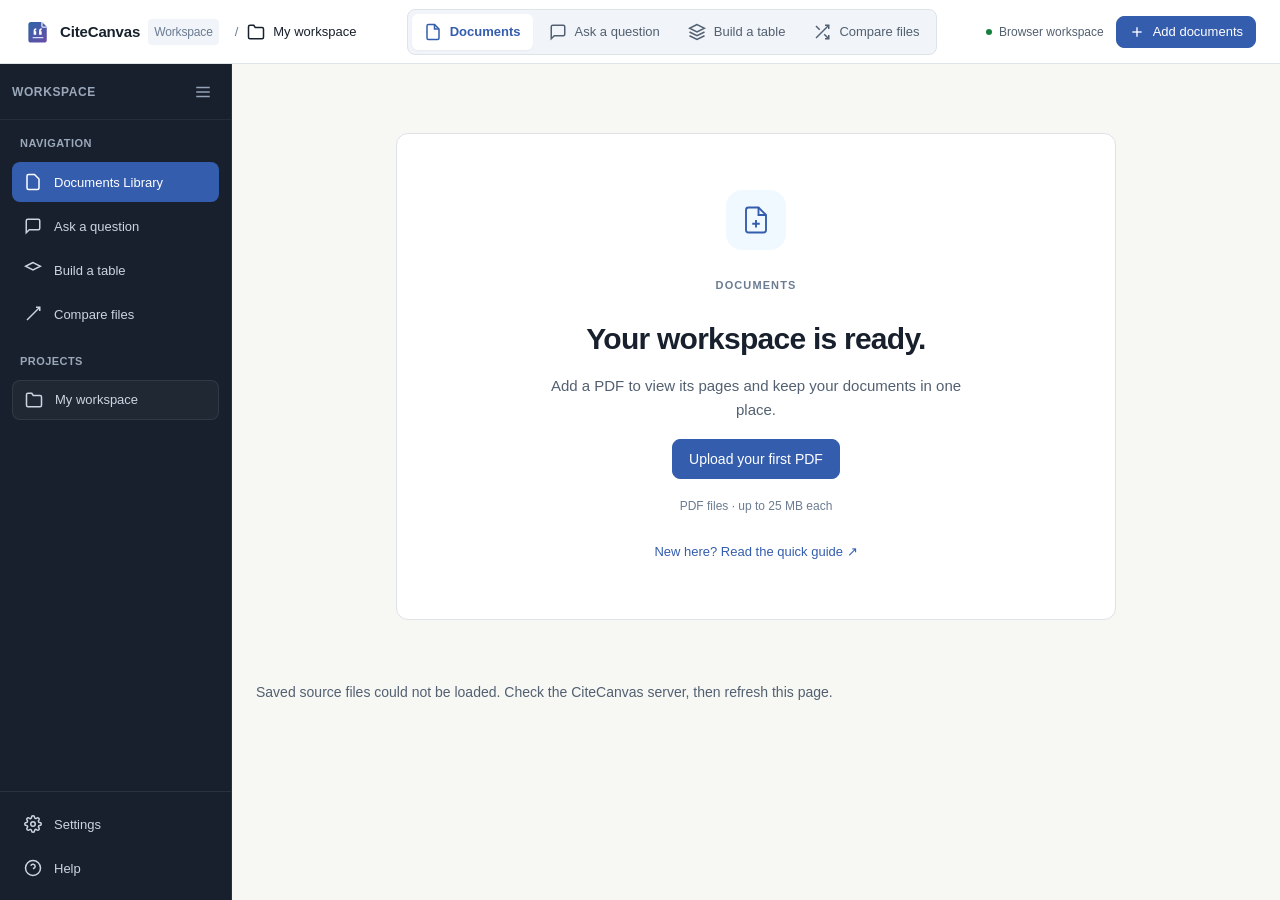
==== commit f1119199: "Rename product to CiteCanvas and add brand mark" ====
--- a/frontend/index.html
+++ b/frontend/index.html
@@ -7,7 +7,7 @@
     // The upload API and source images require the local HTTP server.
     if (location.protocol === "file:") location.replace("http://localhost:8000/");
   </script>
-  <title>Evid — Document workspace</title>
+  <title>CiteCanvas — Document workspace</title>
   <meta name="description" content="Your browser-scoped PDF document workspace.">
 
   <!-- Stylesheets -->
@@ -22,6 +22,7 @@
   <link rel="stylesheet" href="css/modal.css">
   <link rel="stylesheet" href="css/onboarding.css">
   <link rel="stylesheet" href="css/workflows.css">
+  <link rel="icon" href="assets/citecanvas-mark.svg" type="image/svg+xml">
 </head>
 <body>
   <div class="app-root">
@@ -35,8 +36,8 @@
           <svg width="20" height="20" viewBox="0 0 24 24" fill="none" stroke="currentColor" stroke-width="2" aria-hidden="true"><path d="M4 6h16M4 12h16M4 18h16"/></svg>
         </button>
         <div class="brand-badge">
-          <div class="brand-logo-icon" aria-hidden="true">E</div>
-          <span>Evid</span>
+          <div class="brand-logo-icon" aria-hidden="true"><img src="assets/citecanvas-mark.svg" alt=""></div>
+          <span>CiteCanvas</span>
           <span class="version-tag">Workspace</span>
         </div>
 
@@ -522,7 +523,7 @@
         </div>
         <div class="modal-body">
           <p style="font-size: 13px; color: var(--color-text-secondary);">
-            Evid routes unit conversions and arithmetic to deterministic calculations without LLM rounding hallucinations.
+            CiteCanvas routes unit conversions and arithmetic to deterministic calculations without LLM rounding hallucinations.
           </p>
 
           <div class="calc-breakdown-card">
@@ -667,11 +668,11 @@
     <div class="modal-overlay" id="helpModalOverlay" role="dialog" aria-modal="true" aria-labelledby="helpModalTitle">
       <div class="modal-dialog">
         <div class="modal-header">
-          <h2 class="modal-title" id="helpModalTitle">Evid Workspace Help</h2>
+          <h2 class="modal-title" id="helpModalTitle">CiteCanvas Workspace Help</h2>
           <button class="btn btn-subtle btn-icon-sm" id="btnCloseHelpModal" aria-label="Close modal">&times;</button>
         </div>
         <div class="modal-body" style="font-size: 13px; line-height: 1.6; color: var(--color-text-secondary);">
-          <p>Evid helps you keep PDF files together and inspect their original pages.</p>
+          <p>CiteCanvas helps you keep PDF files together and inspect their original pages.</p>
           <ol class="help-steps">
             <li><strong>Add a PDF.</strong> Use Add documents in the header.</li>
             <li><strong>Open it.</strong> In Documents, choose Open to see the full file or expand a file to see its sections.</li>
--- a/frontend/css/layout.css
+++ b/frontend/css/layout.css
@@ -48,14 +48,17 @@
 .brand-logo-icon {
   width: 28px;
   height: 28px;
-  background-color: var(--color-primary);
-  color: white;
+  overflow: hidden;
   border-radius: var(--radius-control);
   display: flex;
   align-items: center;
   justify-content: center;
-  font-weight: var(--font-weight-bold);
-  font-size: 14px;
+}
+
+.brand-logo-icon img {
+  display: block;
+  width: 100%;
+  height: 100%;
 }
 
 .version-tag {
